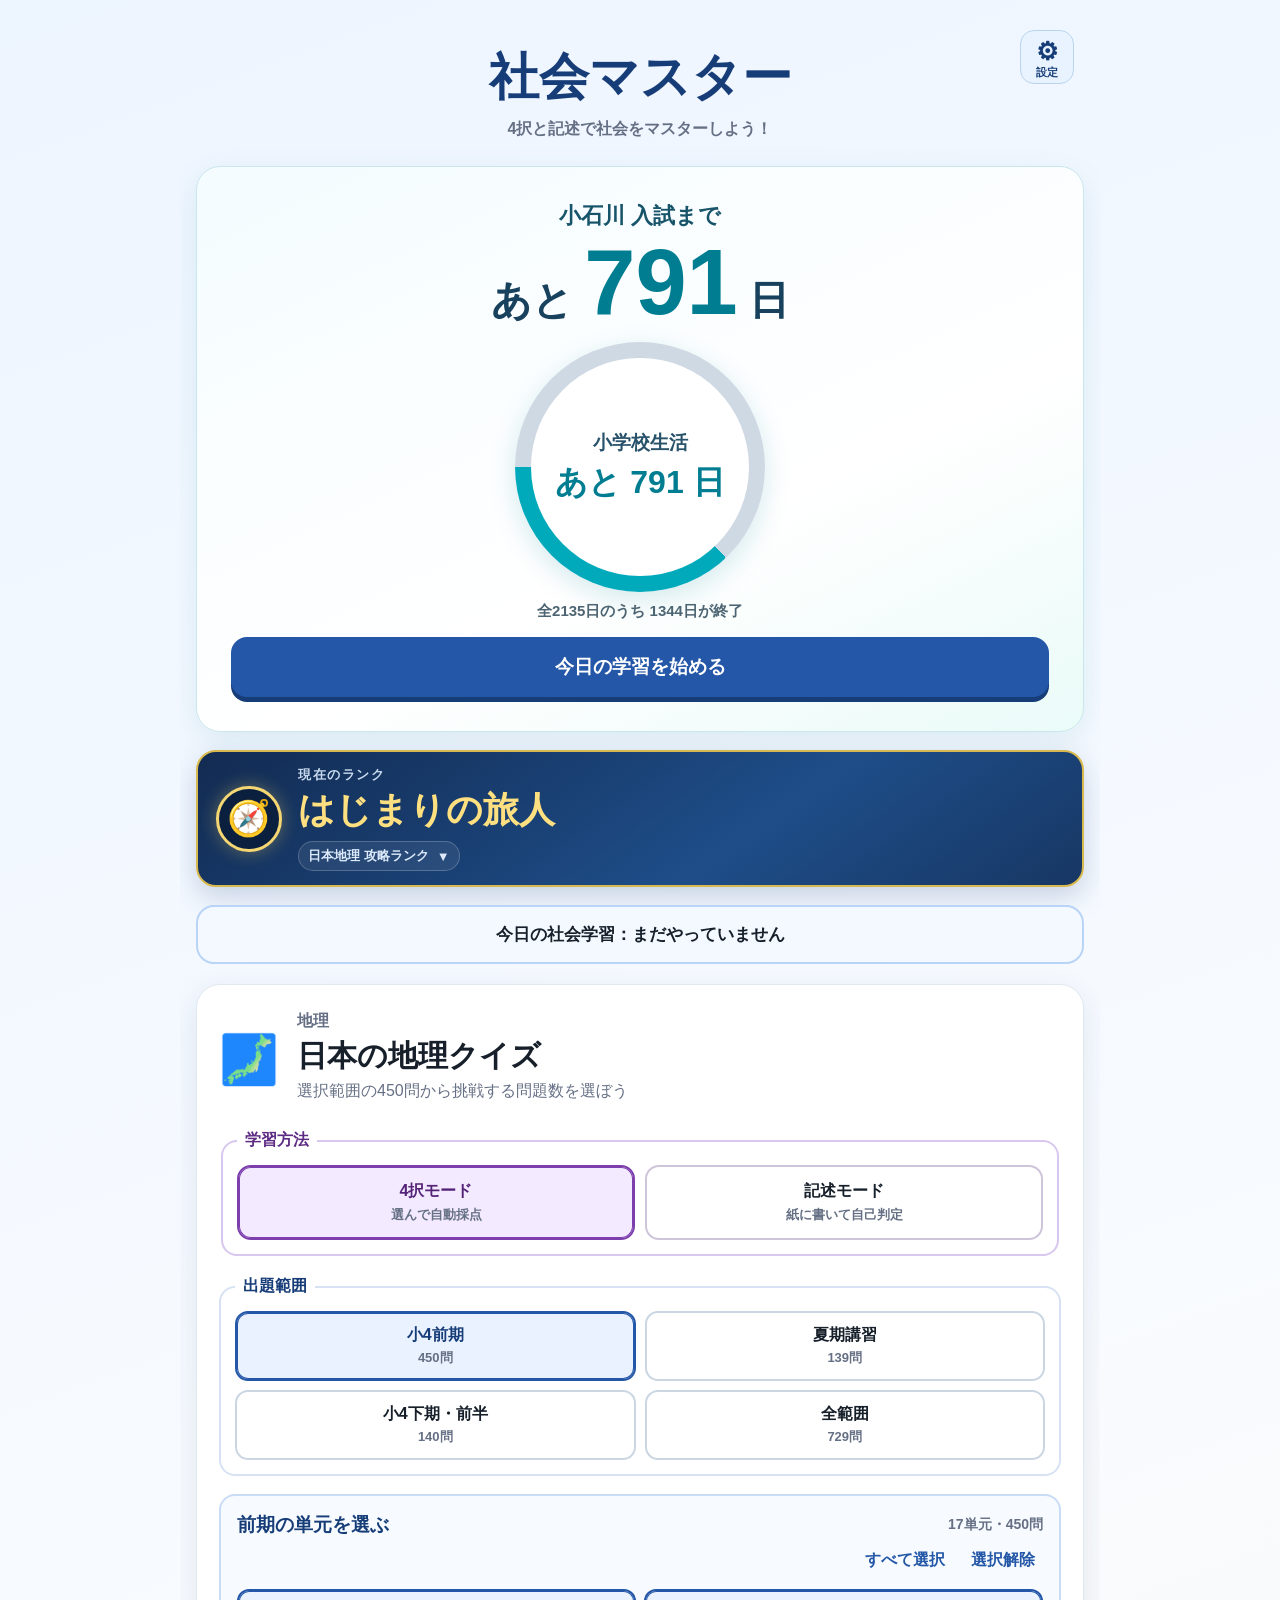
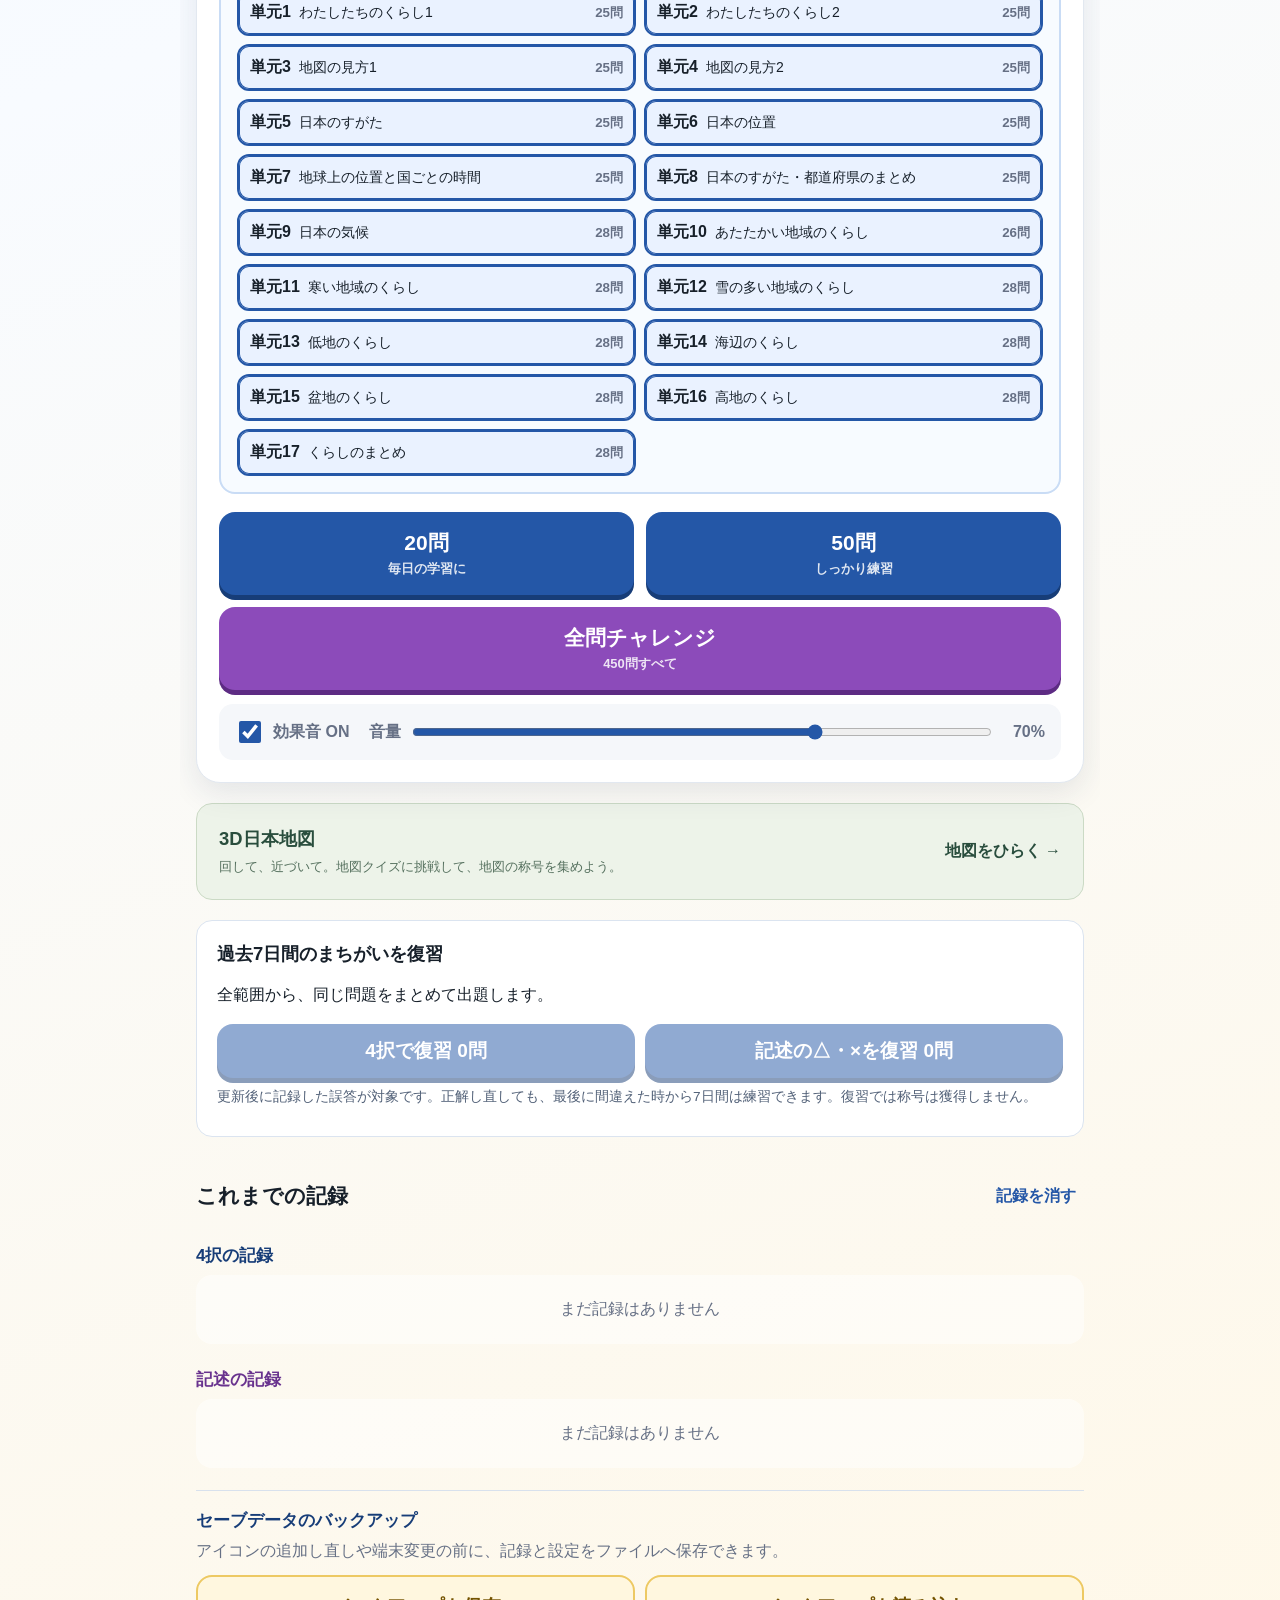
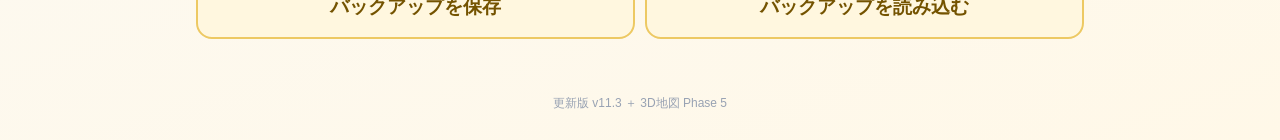
==== index.html @ 0e0abbb2 "Align school countdown with entrance exam" ====
<!doctype html>
<html lang="ja">
<head>
  <meta charset="utf-8">
  <meta name="viewport" content="width=device-width,initial-scale=1,viewport-fit=cover">
  <title>社会マスター</title>
  <link rel="manifest" href="./manifest.webmanifest">
  <link rel="stylesheet" href="./styles.css?v=20260926-v11-3">
  <link rel="stylesheet" href="./map3d/entry.css">
  <link rel="stylesheet" href="./map3d/question-links.css">
  <meta name="theme-color" content="#2457a7">
  <meta name="apple-mobile-web-app-capable" content="yes">
  <meta name="apple-mobile-web-app-status-bar-style" content="default">
  <meta name="apple-mobile-web-app-title" content="社会マスター">
  <link rel="apple-touch-icon" href="./apple-touch-icon.png?v=20260920-v11-2">
</head>
<body>
  <main class="app-shell">
    <section id="home-screen" class="screen">
      <header class="hero"><button id="open-settings-button" class="settings-button" type="button" aria-label="設定を開く">⚙<span>設定</span></button><h1>社会マスター</h1><p>4択と記述で社会をマスターしよう！</p></header>
      <section class="countdown-card" aria-label="受験と小学校生活のカウントダウン">
        <p class="countdown-exam-label">小石川 入試まで</p>
        <p class="countdown-exam-value">あと <strong id="exam-days">--</strong> 日</p>
        <div class="countdown-ring" id="school-days-ring" role="img" aria-label="小学校生活の残り期間">
          <div class="countdown-ring-core"><span>小学校生活</span><strong>あと <span id="school-days">--</span> 日</strong></div>
        </div>
        <p class="countdown-progress" id="school-days-progress">入学年度を設定してください</p>
        <button id="start-today-button" class="primary countdown-start" type="button">今日の学習を始める</button>
      </section>
      <section class="rank-card" aria-labelledby="rank-heading">
        <div class="rank-emblem" id="rank-emblem" aria-hidden="true">🧭</div>
        <div class="rank-main"><p id="rank-heading">現在のランク</p><h2 id="current-rank">はじまりの旅人</h2><button id="rank-toggle" class="rank-toggle" type="button" aria-expanded="false" aria-controls="rank-details"><span id="rank-progress">日本地理 攻略ランク</span><span id="rank-toggle-icon" aria-hidden="true">▼</span></button></div>
        <div id="rank-details" class="rank-details hidden">
          <div class="mastery-counts"><span id="choice-mastery-count">前期4択 0／17</span><span id="written-mastery-count">前期記述 0／17</span><span id="summer-choice-mastery-count">夏期4択 0／7</span><span id="summer-written-mastery-count">夏期記述 0／7</span></div>
          <div class="rank-next" id="next-rank"></div>
          <h3 class="mastery-grid-heading">前期17単元</h3>
          <div class="unit-mastery-grid" id="unit-mastery-grid" aria-label="17単元の攻略状況"></div>
          <h3 class="mastery-grid-heading summer-heading">夏期講習7地域</h3>
          <div class="summer-mastery-grid" id="summer-mastery-grid" aria-label="夏期講習7地域の攻略状況"></div>
          <h3 class="mastery-grid-heading">下期前半7単元</h3>
          <p id="second-mastery-count"></p>
          <div class="unit-mastery-grid" id="second-mastery-grid" aria-label="下期前半7単元の攻略状況"></div>
          <p class="scope-note">下期は独立した攻略称号です。これまでのランク・称号の獲得条件は変わりません。</p>
          <div class="unit-mastery-detail" id="unit-mastery-detail">単元マークを押すと最高記録と称号を確認できます。</div>
          <div class="parent-review-row"><span id="parent-review-summary">親の承認待ち 0件</span><button id="parent-review-button" type="button">親の確認・承認</button></div>
          <div class="recent-title" id="recent-title"></div>
        </div>
      </section>
      <div class="today-card" id="today-status"></div>
      <div class="mode-grid">
        <article class="mode-card geography-card">
          <div class="mode-icon" aria-hidden="true">🗾</div>
          <div><p class="mode-label">地理</p><h2>日本の地理クイズ</h2><p>選択範囲の<span id="question-total">450</span>問から挑戦する問題数を選ぼう</p></div>
          <fieldset class="quiz-type-selector">
            <legend>学習方法</legend>
            <div class="quiz-type-options">
              <button type="button" class="quiz-type-button selected" data-quiz-type="choice" aria-pressed="true"><strong>4択モード</strong><span>選んで自動採点</span></button>
              <button type="button" class="quiz-type-button" data-quiz-type="written" aria-pressed="false"><strong>記述モード</strong><span>紙に書いて自己判定</span></button>
            </div>
          </fieldset>
          <fieldset class="scope-selector">
            <legend>出題範囲</legend>
            <div class="scope-options">
              <button type="button" class="scope-button selected" data-scope="first" aria-pressed="true"><strong>小4前期</strong><span data-scope-count="first">450問</span></button>
              <button type="button" class="scope-button" data-scope="summer" aria-pressed="false"><strong>夏期講習</strong><span data-scope-count="summer">139問</span></button>
              <button type="button" class="scope-button" data-scope="second" aria-pressed="false"><strong>小4下期・前半</strong><span data-scope-count="second">140問</span></button>
              <button type="button" class="scope-button" data-scope="all" aria-pressed="false"><strong>全範囲</strong><span data-scope-count="all">729問</span></button>
            </div>
          </fieldset>
          <section id="unit-selector" class="unit-selector">
            <div class="unit-heading"><h3>前期の単元を選ぶ</h3><span id="unit-selection-summary"></span></div>
            <div class="unit-actions"><button type="button" id="select-all-units" class="text-button">すべて選択</button><button type="button" id="clear-units" class="text-button">選択解除</button></div>
            <div id="unit-options" class="unit-options" aria-label="出題する単元"></div>
          </section>
          <section id="second-unit-selector" class="unit-selector hidden">
            <div class="unit-heading"><h3>下期前半の単元を選ぶ</h3><span id="second-unit-selection-summary"></span></div>
            <p class="scope-note">日本の農業1〜6・農業のまとめ。統計は教材に掲載された年の値です。</p>
            <p class="scope-note">称号は「単元を1つ選択 → 全問チャレンジ」で挑戦できます。通常の20問では称号判定をしません。</p>
            <div class="unit-actions"><button type="button" id="select-all-second-units" class="text-button">すべて選択</button><button type="button" id="clear-second-units" class="text-button">選択解除</button></div>
            <div id="second-unit-options" class="unit-options" aria-label="出題する下期の単元"></div>
          </section>
          <section id="summer-region-selector" class="unit-selector hidden">
            <div class="unit-heading"><h3>夏期講習の地域を選ぶ</h3><span id="summer-region-selection-summary"></span></div>
            <div class="unit-actions"><button type="button" id="select-all-summer-regions" class="text-button">すべて選択</button><button type="button" id="clear-summer-regions" class="text-button">選択解除</button></div>
            <div id="summer-region-options" class="unit-options summer-region-options" aria-label="出題する夏期講習の地域"></div>
          </section>
          <div id="choice-challenge-options" class="challenge-options" aria-label="4択で挑戦する問題数">
            <button class="challenge-button primary" data-question-count="20"><strong>20問</strong><span>毎日の学習に</span></button>
            <button class="challenge-button primary" data-question-count="50"><strong>50問</strong><span>しっかり練習</span></button>
            <button class="challenge-button primary full-challenge" data-question-count="all"><strong>全問チャレンジ</strong><span id="all-question-label">450問すべて</span></button>
          </div>
          <div id="written-challenge-options" class="challenge-options hidden" aria-label="記述で挑戦する問題数">
            <button class="challenge-button primary written-start" data-written-count="10"><strong>10問</strong><span>短時間で記述練習</span></button>
            <button class="challenge-button primary written-start" data-written-count="20"><strong>20問</strong><span>しっかり記述練習</span></button>
            <button class="challenge-button primary full-challenge written-start" data-written-count="all"><strong>全問チャレンジ</strong><span id="written-all-question-label">450問すべて</span></button>
          </div>
          <div class="sound-settings">
            <label class="sound-toggle"><input id="sound-enabled" type="checkbox" checked><span>効果音 ON</span></label>
            <label class="volume-control"><span>音量</span><input id="sound-volume" type="range" min="0" max="100" value="70" step="5"><output id="sound-volume-value">70%</output></label>
          </div>
        </article>
      </div>
      <div id="map-quiz-home" class="map-quiz-home" aria-live="polite"></div>
      <a class="map3d-entry" href="./map3d/index.html"><span><strong>3D日本地図</strong><small>回して、近づいて。地図クイズに挑戦して、地図の称号を集めよう。</small></span><span class="map3d-open">地図をひらく →</span></a>
      <section class="weekly-review-panel" aria-labelledby="weekly-heading">
        <h2 id="weekly-heading">過去7日間のまちがいを復習</h2>
        <p>全範囲から、同じ問題をまとめて出題します。</p>
        <div class="weekly-review-actions">
          <button id="weekly-choice-button" class="primary" type="button" disabled>4択で復習 <span id="weekly-choice-count">0問</span></button>
          <button id="weekly-written-button" class="primary" type="button" disabled>記述の△・×を復習 <span id="weekly-written-count">0問</span></button>
        </div>
        <p class="scope-note">更新後に記録した誤答が対象です。正解し直しても、最後に間違えた時から7日間は練習できます。復習では称号は獲得しません。</p>
      </section>
      <section class="history-section">
        <div class="section-heading"><h2>これまでの記録</h2><button id="clear-history-button" class="text-button">記録を消す</button></div>
        <h3 class="history-subheading">4択の記録</h3><div id="history-list" class="history-list"></div>
        <h3 class="history-subheading written-heading">記述の記録</h3><div id="written-history-list" class="history-list"></div>
        <div class="backup-panel">
          <h3>セーブデータのバックアップ</h3>
          <p>アイコンの追加し直しや端末変更の前に、記録と設定をファイルへ保存できます。</p>
          <div class="backup-actions">
            <button id="export-save-button" type="button" class="secondary">バックアップを保存</button>
            <button id="import-save-button" type="button" class="secondary">バックアップを読み込む</button>
            <input id="import-save-file" class="visually-hidden" type="file" accept="application/json,.json">
          </div>
          <p id="backup-status" class="backup-status" role="status" aria-live="polite"></p>
        </div>
      </section>
      <p class="app-version">更新版 v11.3 ＋ 3D地図 Phase 5</p>
    </section>
    <section id="quiz-screen" class="screen hidden" aria-live="polite">
      <div class="quiz-card">
        <div class="quiz-meta"><button id="quit-button" class="back-button" aria-label="クイズをやめてTOPへ戻る">← TOP</button><span id="region" class="tag"></span><span id="progress"></span></div>
        <div class="progress-track"><div id="progress-bar" class="progress-bar"></div></div>
        <h1 id="question" class="question"></h1><div id="choices" class="choices"></div>
        <div id="written-panel" class="written-panel hidden"><p id="written-instruction">紙やノートに答えを書いてから、答えを見てください。</p><button id="reveal-answer-button" class="primary">答えを見る</button><div id="written-answer" class="written-answer hidden"></div><div id="self-grade-buttons" class="self-grade-buttons hidden"><button data-self-grade="correct" class="grade-button grade-correct"><strong>○</strong><span>漢字まで正しい</span></button><button data-self-grade="partial" class="grade-button grade-partial"><strong>△</strong><span>漢字・表記ミス</span></button><button data-self-grade="wrong" class="grade-button grade-wrong"><strong>×</strong><span>思い出せなかった</span></button></div></div>
        <div id="feedback" class="feedback hidden"></div>
        <section id="map-linked-actions" aria-label="関連する地図練習" hidden></section>
        <button id="next-button" class="primary hidden">次の問題</button>
      </div>
    </section>
    <section id="result-screen" class="screen hidden">
      <div class="result-card">
        <p class="eyebrow">結果発表</p><h1 id="result-title"></h1><div class="score-ring"><strong id="result-score"></strong><span id="result-rate"></span></div><div id="written-result-summary" class="written-result-summary hidden"></div><p id="result-time" class="result-time"></p>
        <div id="achievement-banner" class="achievement-banner hidden"></div>
        <div id="wrong-section" class="wrong-section"></div><button id="review-button" class="secondary hidden"></button><button id="home-button" class="primary">TOPへ戻る</button>
      </div>
    </section>
    <section id="parent-panel" class="parent-panel hidden" aria-labelledby="parent-panel-title">
      <div class="parent-panel-card">
        <div class="parent-panel-heading"><h2 id="parent-panel-title">親の確認・承認</h2><button id="close-parent-panel" type="button" aria-label="閉じる">×</button></div>
        <p>記述の全問○を確認して、承認・却下・取消できます。</p>
        <p id="parent-panel-status" class="parent-panel-status" role="status"></p>
        <div id="parent-review-list" class="parent-review-list"></div>
        <button id="change-parent-pin" type="button" class="secondary">暗証番号を変更</button>
      </div>
    </section>
    <section id="settings-panel" class="parent-panel hidden" aria-labelledby="settings-panel-title">
      <div class="parent-panel-card settings-panel-card">
        <div class="parent-panel-heading"><h2 id="settings-panel-title">⚙ 設定</h2><button id="close-settings-button" type="button" aria-label="閉じる">×</button></div>
        <section class="settings-section">
          <h3>カウントダウンの日付</h3>
          <p class="setting-help">小学校生活は入学年度の4月1日から小石川の試験日までで計算します。試験当日は残り0日です。</p>
          <form id="countdown-settings-form" class="countdown-settings-form">
            <label>小石川の試験日 <input id="exam-date-input" type="date" required></label>
            <label>小学校の入学年度 <input id="enrollment-year-input" type="number" min="1900" max="2100" step="1" inputmode="numeric" required></label>
            <button type="submit" class="primary">日付を保存</button>
          </form>
          <p id="countdown-settings-status" class="parent-panel-status" role="status" aria-live="polite"></p>
        </section>
        <section class="settings-section">
          <h3>親用4桁暗証番号</h3>
          <p id="parent-pin-status" class="setting-status">未設定</p>
          <p class="setting-help">記述問題の全問○を承認・却下・取り消すために使います。</p>
          <div class="settings-actions"><button id="set-parent-pin" type="button" class="primary">暗証番号を設定する</button><button id="settings-parent-review" type="button" class="secondary">記述の承認管理</button></div>
          <p id="settings-status" class="parent-panel-status" role="status" aria-live="polite"></p>
        </section>
        <section class="settings-section backup-panel">
          <h3>セーブデータのバックアップ</h3>
          <p>端末変更やホーム画面アイコンの追加し直しの前に、記録・設定・称号を保存できます。</p>
          <div class="backup-actions"><button id="settings-export-save-button" type="button" class="secondary">バックアップを保存</button><button id="settings-import-save-button" type="button" class="secondary">バックアップを読み込む</button></div><p id="settings-backup-status" class="backup-status" role="status" aria-live="polite"></p>
        </section>
      </div>
    </section>
  </main>
  <dialog id="map-learning-dialog" aria-labelledby="map-learning-title"><header class="map-learning-header"><h2 id="map-learning-title">地図で場所を探す</h2><button id="map-learning-close" type="button">元の問題へ戻る</button></header><p id="map-learning-status" role="status"></p><iframe id="map-learning-frame" title="関連する場所の3D地図練習" hidden></iframe></dialog>
  <script src="./questions.js?v=20260920-v11-2"></script><script src="./lower-questions.js?v=20260920-v11-2"></script><script src="./weekly-review.js?v=20260920-v11-2"></script><script src="./countdown.js?v=20260926-v11-3-r1"></script><script src="./app.js?v=20260926-v11-3-r1"></script>
  <script>if("serviceWorker" in navigator){let reloading=false;navigator.serviceWorker.addEventListener("controllerchange",()=>{if(reloading)return;reloading=true;location.reload()});window.addEventListener("load",()=>navigator.serviceWorker.register("./sw.js",{updateViaCache:"none"}).then(registration=>registration.update()).catch(console.error))}</script>
<script type="module" src="./map3d/quiz-home.mjs"></script>
<script type="module" src="./map3d/question-links.mjs"></script>
</body>
</html>
---- styles.css ----
:root {
  color-scheme: light;
  --blue: #2457a7;
  --blue-dark: #173d78;
  --paper: #fff;
  --ink: #17202a;
  --muted: #667085;
  --line: #d8e0ea;
  --green: #198754;
  --red: #c83b3b;
}
* {
  box-sizing: border-box;
}
body {
  margin: 0;
  min-width: 0;
  background: linear-gradient(160deg, #edf5ff, #f8fbff 45%, #fff8e8);
  color: var(--ink);
  font-family:
    -apple-system, BlinkMacSystemFont, "Segoe UI", "Noto Sans JP", sans-serif;
}
.app-shell {
  width: min(920px, 100%);
  min-height: 100vh;
  margin: auto;
  padding: max(20px, env(safe-area-inset-top))
    max(16px, env(safe-area-inset-right)) max(28px, env(safe-area-inset-bottom))
    max(16px, env(safe-area-inset-left));
  overflow-x: hidden;
}
.screen {
  width: 100%;
}
.hidden {
  display: none !important;
}
.hero {
  text-align: center;
  padding: 22px 8px 16px;
}
.hero h1 {
  margin: 2px 0;
  font-size: clamp(30px, 7vw, 50px);
  color: var(--blue-dark);
}
.hero p {
  margin: 8px 0;
  color: var(--muted);
  font-weight: 700;
}
.countdown-card {
  display: grid;
  justify-items: center;
  gap: 10px;
  margin: 2px 0 18px;
  padding: clamp(20px, 5vw, 34px);
  border: 1px solid #c9e7ec;
  border-radius: 24px;
  background: linear-gradient(155deg, #f4fcff, #fff 62%, #eafbf8);
  box-shadow: 0 10px 30px #17788d1a;
  text-align: center;
}
.countdown-exam-label { margin: 0; color: #17546a; font-size: clamp(17px, 3vw, 22px); font-weight: 900; }
.countdown-exam-value { margin: -5px 0 4px; color: #17415c; font-size: clamp(25px, 5vw, 40px); font-weight: 900; }
.countdown-exam-value strong { color: #007d91; font-size: clamp(55px, 12vw, 92px); font-variant-numeric: tabular-nums; line-height: 1; }
.countdown-ring {
  --elapsed-percent: 0%;
  display: grid;
  place-items: center;
  width: min(250px, 68vw);
  aspect-ratio: 1;
  border-radius: 50%;
  background: conic-gradient(from -90deg, #cfd9e3 0 var(--elapsed-percent), #00aabb var(--elapsed-percent) 100%);
  box-shadow: 0 8px 26px #0c82992b;
}
.countdown-ring-core {
  display: grid;
  align-content: center;
  gap: 5px;
  width: calc(100% - 32px);
  aspect-ratio: 1;
  border-radius: 50%;
  background: #fff;
  color: #28526a;
  font-size: clamp(15px, 3vw, 19px);
  font-weight: 800;
}
.countdown-ring-core strong { color: #007d91; font-size: clamp(22px, 5vw, 32px); font-variant-numeric: tabular-nums; }
.countdown-progress { margin: 0; color: #4d6472; font-size: 15px; font-weight: 800; }
.countdown-start { width: min(100%, 360px); min-height: 54px; margin-top: 6px; font-size: 17px; }
.countdown-settings-form { display: grid; gap: 12px; }
.countdown-settings-form label { display: grid; gap: 5px; color: #344b5d; font-weight: 800; }
.countdown-settings-form input { width: 100%; min-height: 44px; padding: 8px 10px; border: 1px solid #afc4d4; border-radius: 9px; background: #fff; color: var(--ink); font: inherit; }
.countdown-settings-form button { min-height: 46px; }
.rank-card { display: grid; grid-template-columns: auto 1fr; gap: 8px 16px; align-items: center; margin: 4px 0 18px; padding: 14px 18px; overflow: hidden; border: 2px solid #d8b950; border-radius: 20px; background: linear-gradient(145deg,#122b52,#1e4d88 62%,#173764); color: #fff; box-shadow: 0 10px 28px #173d7835; }
.hero { position: relative; }
.settings-button { position: absolute; top: 10px; right: 10px; display: grid; place-items: center; min-width: 54px; min-height: 54px; padding: 5px 8px; border: 1px solid #b9d4ee; border-radius: 14px; background: #e8f3ff; color: #173d78; font-size: 25px; font-weight: 900; }
.settings-button span { display: block; font-size: 11px; line-height: 1; }
.rank-emblem { display: grid; place-items: center; width: 66px; height: 66px; border: 3px solid #f4d673; border-radius: 50%; background: #0b203f; font-size: 35px; box-shadow: 0 0 18px #ffd85a55; }
.rank-main p { margin: 0; color: #c9dbef; font-size: 13px; font-weight: 900; letter-spacing: .12em; }
.rank-main h2 { margin: 2px 0; color: #ffe080; font-size: clamp(24px,5vw,36px); }
.rank-toggle { display: inline-flex; align-items: center; gap: 8px; margin-top: 4px; padding: 5px 9px; border: 1px solid #ffffff35; border-radius: 999px; background: #ffffff12; color: #dceafa; font-size: 13px; font-weight: 900; }
.rank-toggle:hover { background: #ffffff20; }
.rank-toggle span { letter-spacing: 0; }
.rank-details { grid-column: 1/-1; display: grid; gap: 8px; padding-top: 8px; border-top: 1px solid #ffffff25; }
.mastery-counts { display: grid; gap: 5px; justify-items: end; font-weight: 900; }
.mastery-counts span { padding: 6px 10px; border-radius: 999px; background: #ffffff18; white-space: nowrap; }
.rank-next { grid-column: 1/-1; padding: 9px 12px; border-radius: 11px; background: #ffffff12; color: #e5eef8; text-align: center; font-weight: 800; }
.mastery-grid-heading { grid-column: 1/-1; margin: 3px 0 -2px; color: #d9e7f7; font-size: 14px; }
.mastery-grid-heading.summer-heading { margin-top: 5px; }
.unit-mastery-grid { grid-column: 1/-1; display: grid; grid-template-columns: repeat(17,minmax(28px,1fr)); gap: 5px; }
.summer-mastery-grid { grid-column: 1/-1; display: grid; grid-template-columns: repeat(7,minmax(50px,1fr)); gap: 6px; }
.summer-mastery-grid .mastery-unit { aspect-ratio: auto; min-height: 40px; padding: 5px 3px; font-size: 11px; }
.summer-mastery-grid .summer-overall-icon { display: grid; grid-template-columns: auto 1fr; gap: 3px; align-items: center; border-width: 2px; border-color: #d5a900; background: #fff8d7; color: #705300; }
.summer-mastery-grid .summer-overall-icon span { font-size: 18px; }
.summer-mastery-grid .summer-overall-icon.choice-mastered { background: linear-gradient(145deg,#ffe684,#f4bd32); color: #583b00; box-shadow: 0 0 14px #ffd45a88; }
.summer-mastery-grid .summer-overall-icon.full-mastered { background: linear-gradient(145deg,#e7ddff,#a987ff); color: #32156e; box-shadow: 0 0 16px #a987ffaa; }
.mastery-unit { aspect-ratio: 1; min-width: 0; border: 1px solid #ffffff33; border-radius: 8px; background: #ffffff16; color: #aebfd2; font-size: 13px; font-weight: 900; }
.mastery-unit.choice-mastered { border-color: #ffde69; background: linear-gradient(#f7d66d,#9a6f13); color: #261a00; }
.mastery-unit.full-mastered { border-color: #79dfff; background: linear-gradient(145deg,#ffd95e,#2679bc); color: #fff; box-shadow: 0 0 9px #45cfffaa; }
.unit-mastery-detail { grid-column: 1/-1; min-height: 2.8em; padding: 10px 12px; border-radius: 11px; background: #081b3475; color: #eaf3ff; font-size: 14px; line-height: 1.55; text-align: center; }
.recent-title { grid-column: 1/-1; color: #ffe596; font-weight: 900; text-align: center; }
.parent-review-row { grid-column: 1/-1; display: flex; align-items: center; justify-content: space-between; gap: 10px; padding: 10px 12px; border-radius: 11px; background: #ffffff12; font-weight: 900; }
.parent-review-row button { padding: 8px 12px; border: 1px solid #ffe183; border-radius: 10px; background: #fff2b8; color: #5f4200; font-weight: 900; }
.mastery-unit.pending-approval { border-color: #ffb24d; box-shadow: 0 0 0 2px #ff9f2f88 inset; }
.parent-panel { position: fixed; z-index: 50; inset: 0; display: grid; place-items: center; padding: 18px; background: #071427b8; }
.parent-panel-card { width: min(620px,100%); max-height: 88vh; overflow-y: auto; padding: 22px; border-radius: 22px; background: #fff; box-shadow: 0 18px 60px #0005; }
.parent-panel-heading { display: flex; align-items: center; justify-content: space-between; gap: 12px; }
.parent-panel-heading h2 { margin: 0; color: var(--blue-dark); }
.parent-panel-heading button { width: 42px; height: 42px; border: 0; border-radius: 50%; background: #eef2f7; color: #344054; font-size: 25px; }
.parent-panel-status { min-height: 1.5em; color: #17653a; font-weight: 900; }
.settings-panel-card { width: min(560px,100%); }
.settings-section { padding: 16px 0; }
.settings-section + .settings-section { border-top: 1px solid #d8e1ed; }
.settings-section h3 { margin: 0 0 7px; color: var(--blue-dark); }
.setting-status { display: inline-block; margin: 2px 0 8px; padding: 6px 10px; border-radius: 999px; background: #fff0d3; color: #835400; font-weight: 900; }
.setting-status.configured { background: #e5f7ec; color: #17653a; }
.setting-help { margin: 0 0 14px; color: var(--muted); line-height: 1.6; }
.settings-actions { display: flex; flex-wrap: wrap; gap: 10px; }
.settings-actions button { flex: 1 1 190px; margin: 0; }
.parent-review-list { display: grid; gap: 10px; margin: 14px 0; }
.parent-review-item { padding: 14px; border: 1px solid var(--line); border-radius: 14px; background: #f8fafc; }
.parent-review-item strong { display: block; margin-bottom: 8px; }
.parent-review-actions { display: flex; flex-wrap: wrap; gap: 8px; }
.parent-review-actions button { flex: 1 1 100px; padding: 9px; border: 1px solid #b9c5d3; border-radius: 10px; background: #fff; font-weight: 900; }
.parent-review-actions .approve { border-color: #69b78a; background: #eaf8f0; color: #126b3b; }
.parent-review-actions .reject, .parent-review-actions .revoke { border-color: #e29a9a; background: #fff0f0; color: #9f2828; }
.eyebrow {
  margin: 0;
  color: var(--blue);
  font-weight: 900;
  letter-spacing: 0.12em;
}
.today-card {
  margin: 14px 0 20px;
  padding: 16px 20px;
  border: 2px solid #b9d4f6;
  border-radius: 18px;
  background: #f4f9ff;
  font-size: 17px;
  font-weight: 800;
  text-align: center;
}
.today-card.done {
  border-color: #9ddbb7;
  background: #effbf4;
  color: #126c3d;
}
.mode-grid {
  display: grid;
  gap: 16px;
}
.mode-card {
  display: grid;
  grid-template-columns: auto 1fr;
  gap: 6px 18px;
  align-items: center;
  padding: 22px;
  background: var(--paper);
  border-radius: 24px;
  box-shadow: 0 10px 30px #1d35571a;
  border: 1px solid #e2e8f0;
}
.mode-icon {
  grid-row: 1/3;
  font-size: 48px;
}
.mode-label {
  margin: 0;
  color: var(--blue);
  font-weight: 900;
}
.mode-card h2 {
  margin: 2px 0;
  font-size: clamp(22px, 4vw, 30px);
}
.mode-card p {
  margin: 4px 0;
  color: var(--muted);
}
button {
  font: inherit;
  touch-action: manipulation;
  cursor: pointer;
}
.primary,
.secondary {
  width: 100%;
  border: 0;
  border-radius: 16px;
  padding: 17px 20px;
  font-size: 19px;
  font-weight: 900;
}
.primary {
  background: var(--blue);
  color: #fff;
  box-shadow: 0 5px 0 var(--blue-dark);
}
.primary:active {
  transform: translateY(3px);
  box-shadow: 0 2px 0 var(--blue-dark);
}
.secondary {
  background: #fff7df;
  color: #745300;
  border: 2px solid #edc963;
}
.challenge-options {
  grid-column: 1/-1;
  display: grid;
  grid-template-columns: repeat(2, minmax(0, 1fr));
  gap: 12px;
  margin-top: 12px;
}
.scope-selector {
  grid-column: 1/-1;
  min-width: 0;
  margin: 14px 0 0;
  padding: 14px;
  border: 2px solid #d7e3f4;
  border-radius: 16px;
}
.quiz-type-selector {
  grid-column: 1/-1;
  margin-top: 12px;
  padding: 14px;
  border: 2px solid #d8c7ee;
  border-radius: 16px;
}
.quiz-type-selector legend { padding: 0 8px; color: #5d2b83; font-weight: 900; }
.quiz-type-options { display: grid; grid-template-columns: repeat(2,minmax(0,1fr)); gap: 10px; }
.quiz-type-button { display: grid; gap: 4px; padding: 14px; border: 2px solid #cfc5da; border-radius: 14px; background: #fff; color: var(--ink); }
.quiz-type-button span { color: var(--muted); font-size: 13px; font-weight: 700; }
.quiz-type-button.selected { border-color: #7c3fad; background: #f3eaff; color: #542377; box-shadow: inset 0 0 0 1px #7c3fad; }
.scope-selector legend {
  padding: 0 8px;
  color: var(--blue-dark);
  font-weight: 900;
}
.scope-options {
  display: grid;
  grid-template-columns: repeat(3, minmax(0, 1fr));
  gap: 9px;
}
.scope-button {
  display: grid;
  gap: 3px;
  min-width: 0;
  padding: 12px 8px;
  border: 2px solid #cbd6e3;
  border-radius: 13px;
  background: #fff;
  color: var(--ink);
}
.scope-button span {
  color: var(--muted);
  font-size: 13px;
  font-weight: 800;
}
.scope-button.selected {
  border-color: var(--blue);
  background: #eaf2ff;
  color: var(--blue-dark);
  box-shadow: inset 0 0 0 1px var(--blue);
}
.unit-selector {
  grid-column: 1/-1;
  margin-top: 12px;
  padding: 16px;
  border: 2px solid #c9dcf5;
  border-radius: 16px;
  background: #f7fbff;
}
.unit-heading,
.unit-actions {
  display: flex;
  align-items: center;
  justify-content: space-between;
  gap: 10px;
}
.unit-heading h3 { margin: 0; color: var(--blue-dark); }
.unit-heading span { color: var(--muted); font-size: 14px; font-weight: 800; }
.unit-actions { justify-content: flex-end; margin: 4px 0 10px; }
.unit-options { display: grid; grid-template-columns: repeat(2,minmax(0,1fr)); gap: 8px; }
.unit-button {
  display: grid;
  grid-template-columns: auto 1fr auto;
  gap: 4px 8px;
  align-items: center;
  min-width: 0;
  padding: 11px;
  border: 2px solid #cbd6e3;
  border-radius: 12px;
  background: #fff;
  color: var(--ink);
  text-align: left;
}
.unit-button span { min-width: 0; font-size: 14px; }
.unit-button small { color: var(--muted); font-weight: 800; }
.unit-button.selected { border-color: var(--blue); background: #eaf2ff; box-shadow: inset 0 0 0 1px var(--blue); }
.challenge-button:disabled { cursor: not-allowed; opacity: .42; box-shadow: none; transform: none; }
.challenge-button {
  display: grid;
  gap: 3px;
  place-items: center;
  min-width: 0;
}
.challenge-button strong {
  font-size: 21px;
}
.challenge-button span {
  font-size: 13px;
  font-weight: 700;
  opacity: 0.85;
}
.challenge-button.full-challenge {
  grid-column: 1/-1;
  background: #8c4bba;
  box-shadow: 0 5px 0 #5d2b83;
}
.challenge-button.full-challenge:active {
  box-shadow: 0 2px 0 #5d2b83;
}
.sound-settings {
  grid-column: 1/-1;
  display: grid;
  grid-template-columns: auto minmax(180px, 1fr);
  gap: 12px 20px;
  align-items: center;
  margin-top: 8px;
  padding: 14px 16px;
  border-radius: 14px;
  background: #f5f7fa;
  color: var(--muted);
  font-weight: 800;
}
.sound-toggle,
.volume-control {
  display: flex;
  align-items: center;
  gap: 9px;
}
.sound-toggle input {
  width: 22px;
  height: 22px;
  accent-color: var(--blue);
}
.volume-control input {
  min-width: 80px;
  flex: 1;
  accent-color: var(--blue);
}
.volume-control output {
  min-width: 42px;
  text-align: right;
}
.history-section {
  margin-top: 28px;
}
.section-heading {
  display: flex;
  align-items: center;
  justify-content: space-between;
  gap: 12px;
}
.section-heading h2 {
  font-size: 21px;
}
.text-button,
.back-button {
  border: 0;
  background: transparent;
  color: var(--blue);
  font-weight: 800;
  padding: 8px;
}
.history-list {
  display: grid;
  gap: 9px;
}
.history-subheading { margin: 16px 0 8px; color: var(--blue-dark); font-size: 17px; }
.backup-panel { margin-top: 22px; padding-top: 18px; border-top: 1px solid #d8e1ed; }
.backup-panel h3 { margin: 0 0 6px; color: var(--blue-dark); font-size: 17px; }
.backup-panel p { margin: 0 0 12px; color: var(--muted); line-height: 1.6; }
.backup-actions { display: flex; flex-wrap: wrap; gap: 10px; }
.backup-actions .secondary { flex: 1 1 180px; margin: 0; }
.backup-status { min-height: 1.6em; margin-top: 10px !important; color: #17653a !important; font-weight: 700; }
.backup-status.error { color: #a52525 !important; }
.visually-hidden { position: absolute !important; width: 1px !important; height: 1px !important; padding: 0 !important; margin: -1px !important; overflow: hidden !important; clip: rect(0,0,0,0) !important; white-space: nowrap !important; border: 0 !important; }
.written-heading { margin-top: 24px; color: #69338e; }
.written-panel { display: grid; gap: 14px; margin-top: 10px; text-align: center; }
.written-panel > p { margin: 0; color: var(--muted); font-weight: 800; }
.written-answer { padding: 20px; border: 3px solid #7c3fad; border-radius: 16px; background: #f7efff; color: #4d1c70; font-size: clamp(22px,5vw,32px); font-weight: 900; }
.self-grade-buttons { display: grid; grid-template-columns: repeat(3,minmax(0,1fr)); gap: 10px; }
.grade-button { display: grid; gap: 4px; min-width: 0; padding: 13px 7px; border: 2px solid; border-radius: 14px; background: #fff; }
.grade-button strong { font-size: 32px; }
.grade-button span { font-size: 12px; font-weight: 800; }
.grade-correct { border-color: var(--green); color: var(--green); background: #effbf4; }
.grade-partial { border-color: #d18a00; color: #8a5b00; background: #fff8e5; }
.grade-wrong { border-color: var(--red); color: var(--red); background: #fff0f0; }
.feedback.partial { border-color: #d18a00; background: #fff8e5; color: #704900; }
.written-result-summary { margin: 14px 0; padding: 14px; border-radius: 14px; background: #f3eaff; color: #542377; font-size: 20px; font-weight: 900; }
.achievement-banner { margin: 18px 0; padding: 20px; border: 3px solid #e3b52f; border-radius: 18px; background: linear-gradient(145deg,#fff8cf,#ffe38a); color: #5e3b00; box-shadow: 0 8px 22px #b77d2233; }
.achievement-banner p { margin: 0 0 5px; font-weight: 900; letter-spacing: .08em; }
.achievement-banner strong { display: block; margin: 4px 0 12px; font-size: clamp(23px,5vw,32px); }
.achievement-banner strong:last-child { margin-bottom: 0; }
.app-version {
  margin: 20px 0 0;
  color: #98a2b3;
  font-size: 12px;
  text-align: center;
}
.history-row {
  display: grid;
  grid-template-columns: 1fr auto auto;
  gap: 12px;
  align-items: center;
  padding: 14px 16px;
  background: #ffffffbf;
  border: 1px solid var(--line);
  border-radius: 14px;
}
.history-row strong {
  font-size: 18px;
}
.empty {
  padding: 24px;
  text-align: center;
  color: var(--muted);
  background: #ffffff80;
  border-radius: 16px;
}
.quiz-card,
.result-card {
  width: min(760px, 100%);
  margin: 4vh auto 0;
  background: var(--paper);
  border-radius: 26px;
  padding: clamp(18px, 5vw, 32px);
  box-shadow: 0 12px 38px #0002;
}
.quiz-meta {
  display: grid;
  grid-template-columns: 1fr auto auto;
  align-items: center;
  gap: 10px;
  color: var(--muted);
  font-weight: 800;
}
.tag {
  background: #eaf2ff;
  color: var(--blue-dark);
  padding: 7px 11px;
  border-radius: 999px;
}
.progress-track {
  height: 8px;
  margin: 15px 0 28px;
  background: #e8edf3;
  border-radius: 999px;
  overflow: hidden;
}
.progress-bar {
  height: 100%;
  background: linear-gradient(90deg, var(--blue), #54a3ff);
  transition: width 0.25s;
}
.question {
  min-height: 4.7em;
  margin: 12px 0 22px;
  font-size: clamp(23px, 5vw, 35px);
  line-height: 1.55;
  text-align: center;
  display: grid;
  place-items: center;
}
.choices {
  display: grid;
  grid-template-columns: repeat(2, minmax(0, 1fr));
  gap: 12px;
}
.choice {
  min-width: 0;
  min-height: 72px;
  padding: 14px 10px;
  border: 2px solid #cbd6e3;
  border-radius: 16px;
  background: #fff;
  color: var(--ink);
  font-size: clamp(16px, 3.5vw, 20px);
  font-weight: 800;
  overflow-wrap: anywhere;
}
.choice:hover {
  border-color: #7aa9e8;
  background: #f5f9ff;
}
.choice.correct {
  border-color: var(--green);
  background: #eaf8f0;
  color: #126b3b;
}
.choice.wrong {
  border-color: var(--red);
  background: #fff0f0;
  color: #9f2828;
}
.choice:disabled {
  cursor: default;
  opacity: 1;
}
.feedback {
  margin: 18px 0 6px;
  padding: 15px;
  border-radius: 14px;
  text-align: center;
  font-size: 18px;
  font-weight: 900;
}
.feedback.correct {
  background: #eaf8f0;
  color: #126b3b;
}
.feedback.wrong {
  background: #fff0f0;
  color: #9f2828;
}
.quiz-card > .primary {
  margin-top: 16px;
}
.result-card {
  text-align: center;
}
.result-card h1 {
  margin: 8px 0 18px;
  font-size: clamp(28px, 6vw, 42px);
}
.score-ring {
  width: 180px;
  height: 180px;
  margin: 0 auto 14px;
  border: 13px solid #dceaff;
  border-radius: 50%;
  display: grid;
  place-items: center;
  align-content: center;
}
.score-ring strong {
  font-size: 38px;
  color: var(--blue-dark);
}
.score-ring span {
  font-weight: 900;
  color: var(--muted);
}
.result-time {
  color: var(--muted);
  font-weight: 700;
}
.wrong-section {
  text-align: left;
  margin: 24px 0;
}
.wrong-section h2 {
  text-align: center;
}
.wrong-item {
  margin: 10px 0;
  padding: 15px;
  background: #f8fafc;
  border: 1px solid var(--line);
  border-radius: 14px;
}
.wrong-item p {
  margin: 5px 0;
}
.wrong-answer {
  color: var(--red);
}
.correct-answer {
  color: var(--green);
}
.result-card > .primary,
.result-card > .secondary {
  margin-top: 12px;
}
@media (max-width: 600px) {
  .rank-card { grid-template-columns: auto 1fr; padding: 13px 14px; }
  .rank-emblem { width: 56px; height: 56px; font-size: 29px; }
  .mastery-counts { grid-column: 1/-1; grid-template-columns: repeat(2,minmax(0,1fr)); justify-items: stretch; text-align: center; font-size: 13px; }
  .unit-mastery-grid { grid-template-columns: repeat(6,minmax(0,1fr)); }
  .summer-mastery-grid { grid-template-columns: repeat(4,minmax(0,1fr)); }
  .quiz-type-options { grid-template-columns: 1fr; }
  .self-grade-buttons { grid-template-columns: 1fr; }
  .grade-button { grid-template-columns: auto 1fr; align-items: center; text-align: left; padding: 10px 16px; }
  .unit-options { grid-template-columns: 1fr; }
  .unit-heading { align-items: flex-start; }
  .scope-options {
    grid-template-columns: 1fr;
  }
  .sound-settings {
    grid-template-columns: 1fr;
  }
  .choices {
    grid-template-columns: 1fr;
  }
  .choice {
    min-height: 61px;
  }
  .quiz-meta {
    grid-template-columns: auto 1fr auto;
  }
  .tag {
    text-align: center;
  }
  .history-row {
    grid-template-columns: 1fr auto;
  }
  .history-row .time {
    grid-column: 1/-1;
  }
  .question {
    min-height: 5.5em;
  }
  .quiz-card {
    margin-top: 0;
  }
  .mode-icon {
    font-size: 40px;
  }
}
.scope-options { grid-template-columns: repeat(2, minmax(0, 1fr)); }
.scope-note { font-size: .85rem; line-height: 1.65; color: #526178; margin: .5rem 0; }
.feedback, #written-answer { white-space: pre-line; }
#second-mastery-grid { grid-template-columns: repeat(7, minmax(0, 1fr)); }
#second-mastery-count { font-size: .9rem; margin: .4rem 0; }
.weekly-review-panel { margin: 20px 0; padding: 20px; background: #fff; border: 1px solid #dbe4f0; border-radius: 16px; }
.weekly-review-panel h2 { margin: 0 0 8px; font-size: 1.15rem; }
.weekly-review-panel p { line-height: 1.6; }
.weekly-review-actions { display: grid; grid-template-columns: repeat(auto-fit, minmax(min(100%, 220px), 1fr)); gap: 10px; }
.weekly-review-actions button { padding: 14px; min-height: 48px; }
.weekly-review-actions button:disabled { opacity: .5; cursor: not-allowed; }
@media (prefers-reduced-motion: reduce) {
  * {
    scroll-behavior: auto !important;
    transition: none !important;
  }
}
---- map3d/entry.css ----
.map3d-entry{display:flex;align-items:center;justify-content:space-between;gap:18px;margin:20px 0;padding:22px;background:#edf3e9;border:1px solid #cbdac5;border-radius:16px;color:#294d3d;text-decoration:none}.map3d-entry strong{display:block;font-size:1.15rem;margin-bottom:5px}.map3d-entry small{display:block;line-height:1.6;color:#55705e}.map3d-entry .map3d-open{font-weight:700;white-space:nowrap}.map3d-entry:hover{background:#e1ecd9}.map3d-entry:focus-visible{outline:3px solid #db922f;outline-offset:3px}@media(max-width:480px){.map3d-entry{padding:17px;gap:10px}.map3d-entry .map3d-open{font-size:13px}}

.map-quiz-home{font-size:13px;color:#325e4e;margin:14px 0}.map-quiz-home:empty{display:none}.map-quiz-home strong{display:block;margin-bottom:6px}.map-quiz-home span{display:inline-block;background:#eef1d5;border:1px solid #c9d3ab;border-radius:18px;padding:5px 9px;margin:3px;font-size:12px}
---- map3d/question-links.css ----
#map-linked-actions[hidden]{display:none}#map-linked-actions{margin:18px 0;padding:16px;background:#eff5ef;border:1px solid #cddfcf;border-radius:14px;color:#264f43}#map-linked-actions>strong{display:block;font-size:14px;margin-bottom:8px}.map-linked-row{display:flex;flex-wrap:wrap;gap:6px 14px;align-items:center;margin:8px 0}.map-linked-row button{min-height:44px;background:#fffef9;border:1px solid #9ebda7;border-radius:9px;padding:10px 14px;color:#264f43;font:inherit;font-size:14px;cursor:pointer}.map-linked-row small{font-size:12px;color:#50675b}
#map-learning-dialog{width:min(1480px,96vw);height:94dvh;max-width:96vw;max-height:96dvh;margin:auto;padding:0;border:1px solid #bacdbf;border-radius:16px;background:#f7f7f0;color:#24453b;overflow:hidden}#map-learning-dialog[open]{display:flex;flex-direction:column}#map-learning-dialog::backdrop{background:#163d33c9}.map-learning-header{display:flex;gap:12px;justify-content:space-between;align-items:center;padding:10px 18px;border-bottom:1px solid #cddbcf;background:#fffef9;flex:none}.map-learning-header h2{margin:0;font-size:17px}.map-learning-header button{min-height:44px;min-width:44px;border:1px solid #9ebda7;border-radius:9px;background:#285d4e;color:white;padding:8px 16px;font:inherit;font-size:14px;cursor:pointer}#map-learning-status{font-size:13px;margin:8px 18px}#map-learning-status:empty{display:none}#map-learning-frame{width:100%;flex:1;min-height:0;border:0}.map-learning-open{overflow:hidden}.map-learning-header button:focus-visible,.map-linked-row button:focus-visible{outline:3px solid #d88525;outline-offset:3px}@media(max-width:600px){#map-learning-dialog{width:100vw;max-width:100vw;height:100dvh;max-height:100dvh;border-radius:0}.map-learning-header{padding:8px 12px}.map-learning-header h2{font-size:14px}.map-learning-header button{padding:8px 10px;font-size:12px}}
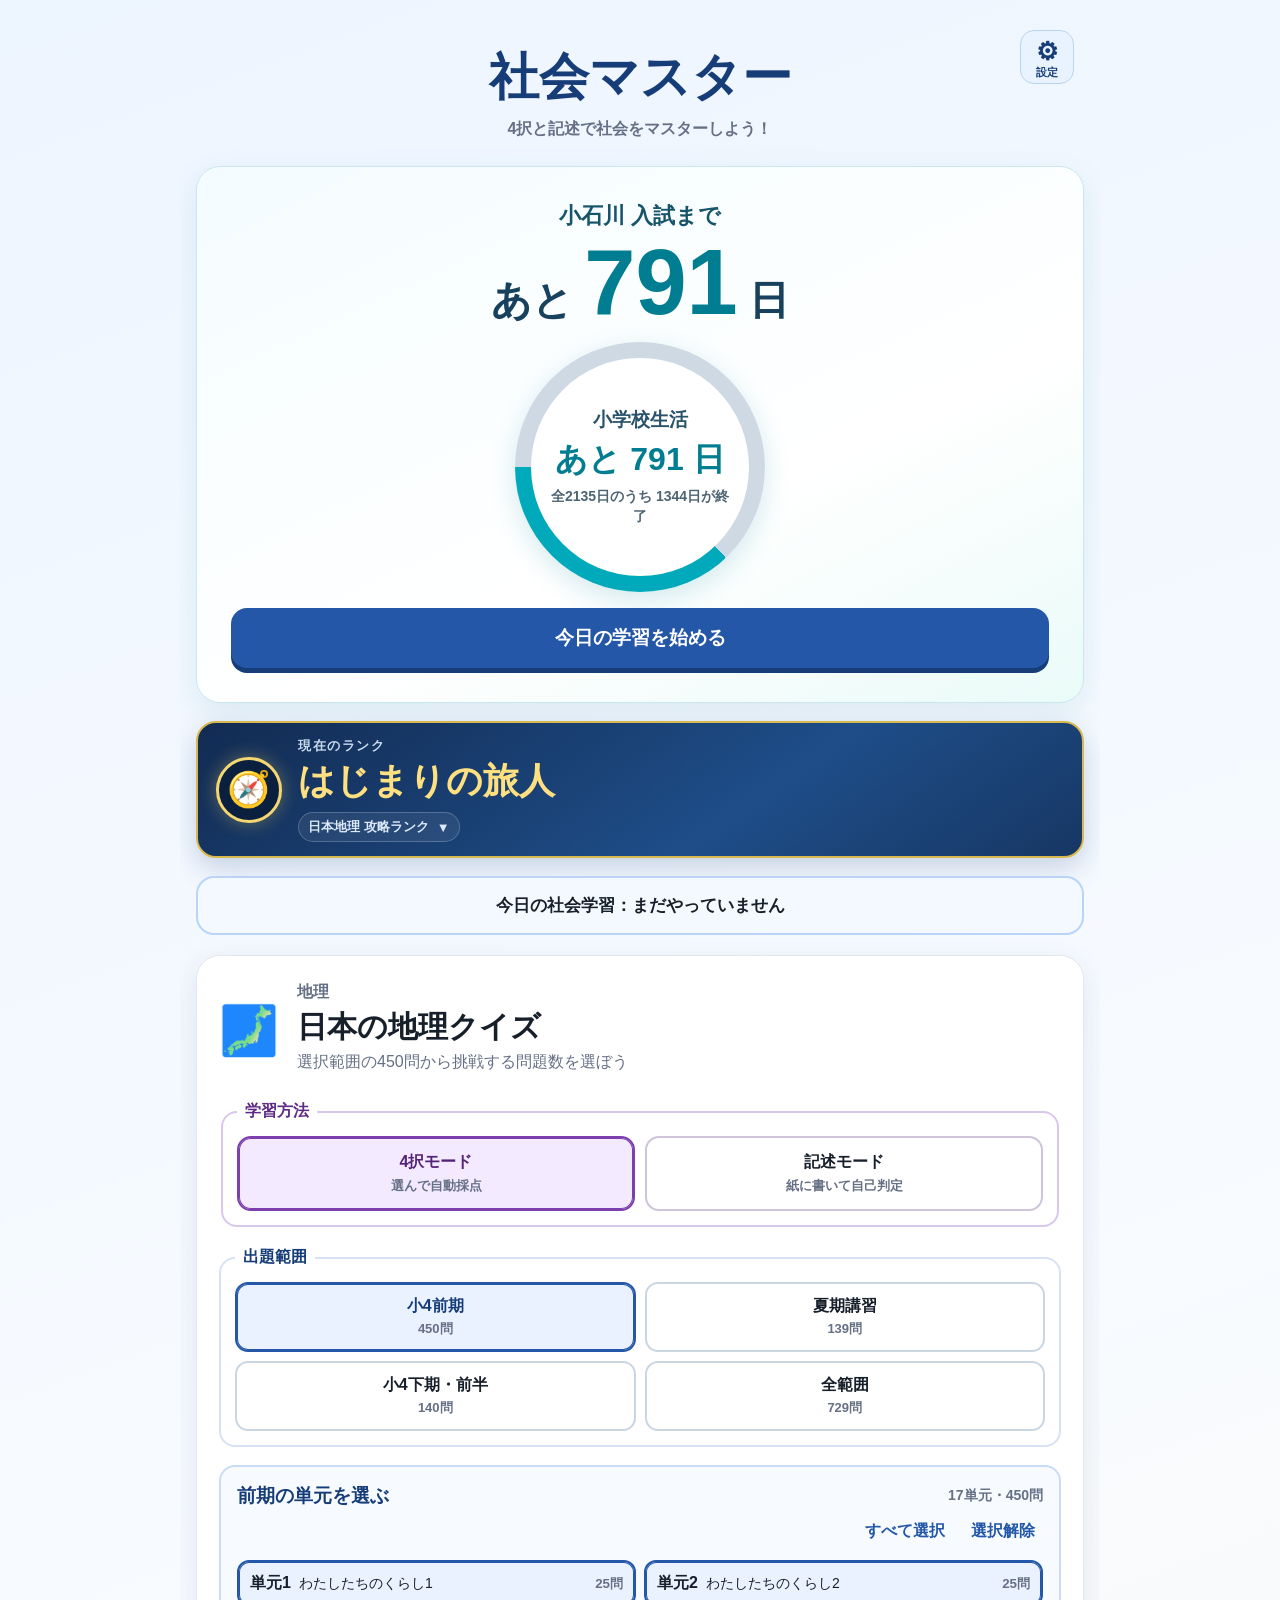
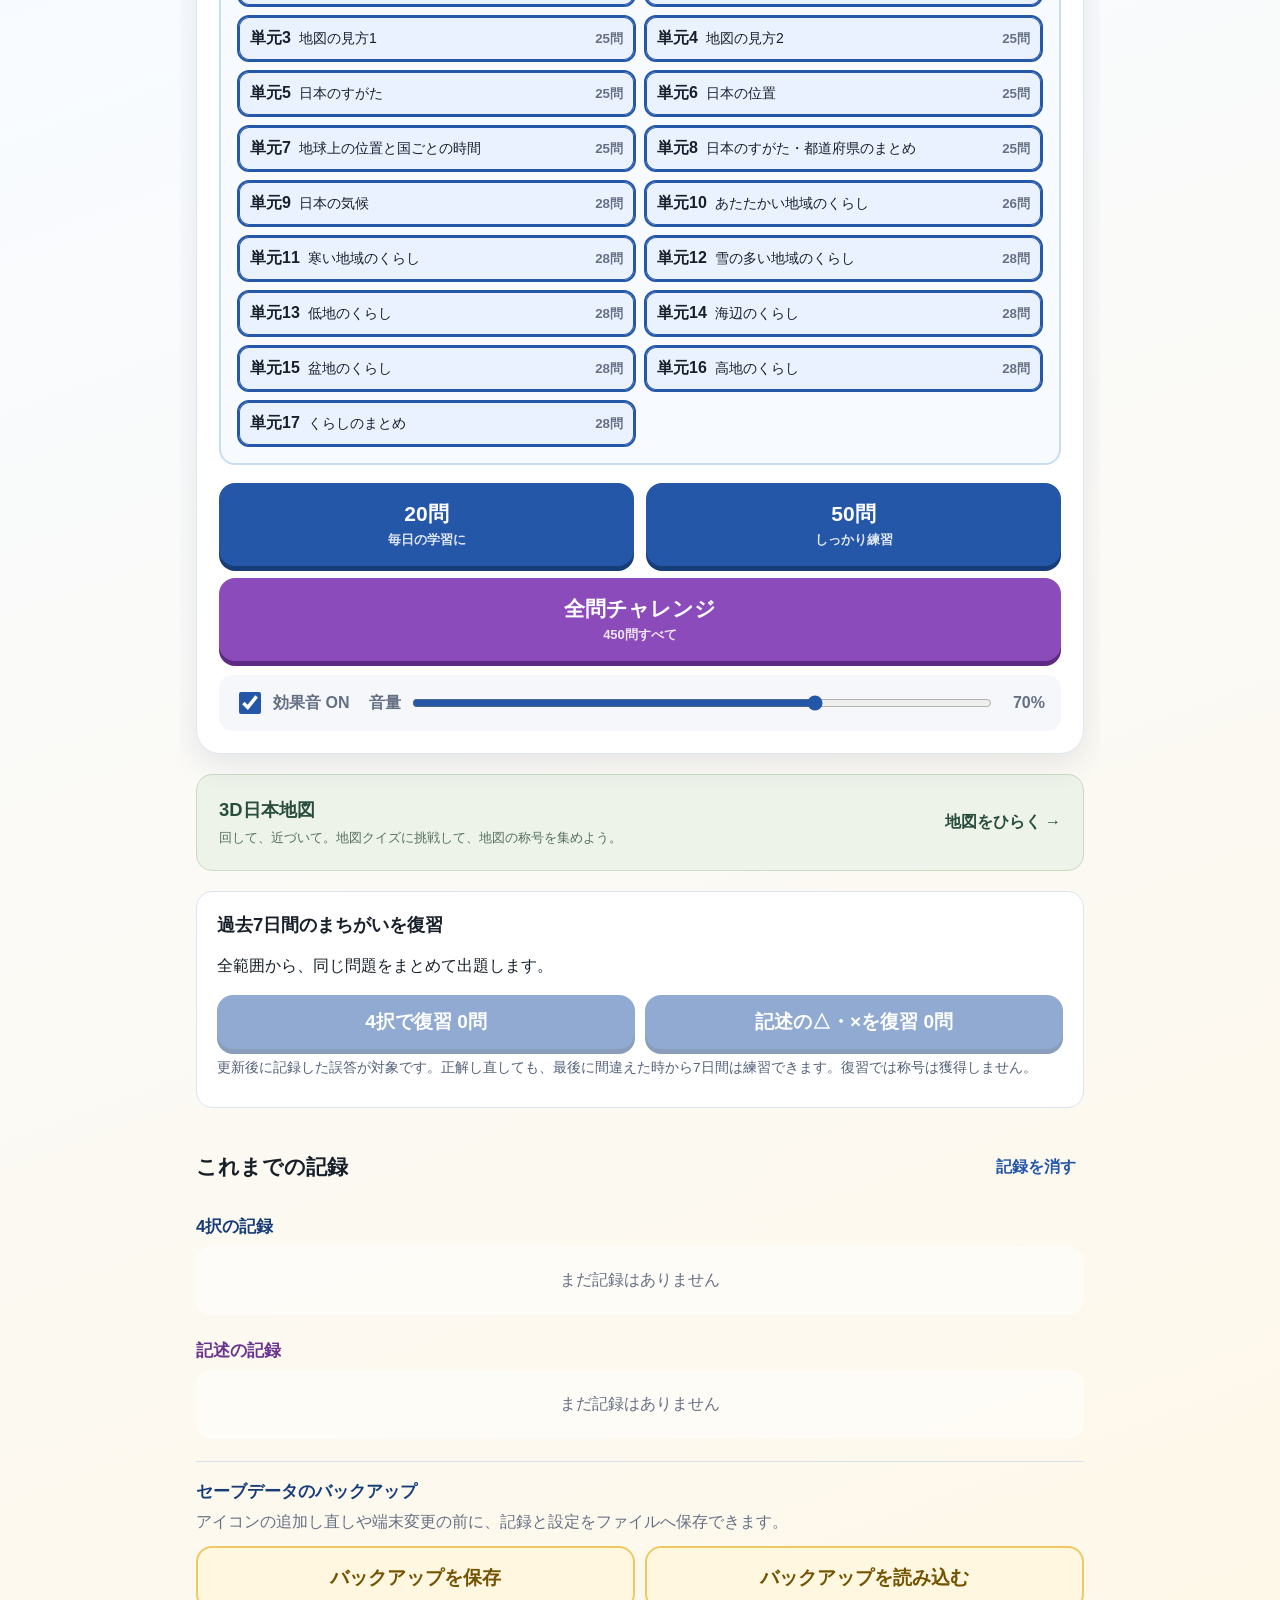
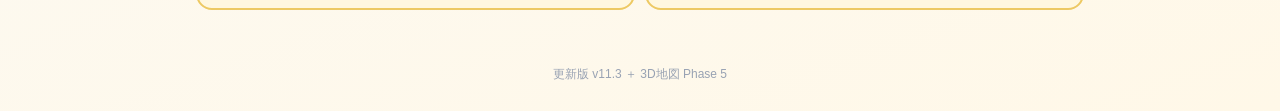
==== commit ccc1f037: "Move countdown progress text inside ring" ====
--- a/index.html
+++ b/index.html
@@ -5,7 +5,7 @@
   <meta name="viewport" content="width=device-width,initial-scale=1,viewport-fit=cover">
   <title>社会マスター</title>
   <link rel="manifest" href="./manifest.webmanifest">
-  <link rel="stylesheet" href="./styles.css?v=20260926-v11-3">
+  <link rel="stylesheet" href="./styles.css?v=20260926-v11-3-r2">
   <link rel="stylesheet" href="./map3d/entry.css">
   <link rel="stylesheet" href="./map3d/question-links.css">
   <meta name="theme-color" content="#2457a7">
@@ -22,9 +22,8 @@
         <p class="countdown-exam-label">小石川 入試まで</p>
         <p class="countdown-exam-value">あと <strong id="exam-days">--</strong> 日</p>
         <div class="countdown-ring" id="school-days-ring" role="img" aria-label="小学校生活の残り期間">
-          <div class="countdown-ring-core"><span>小学校生活</span><strong>あと <span id="school-days">--</span> 日</strong></div>
+          <div class="countdown-ring-core"><span>小学校生活</span><strong>あと <span id="school-days">--</span> 日</strong><span class="countdown-progress" id="school-days-progress">入学年度を設定してください</span></div>
         </div>
-        <p class="countdown-progress" id="school-days-progress">入学年度を設定してください</p>
         <button id="start-today-button" class="primary countdown-start" type="button">今日の学習を始める</button>
       </section>
       <section class="rank-card" aria-labelledby="rank-heading">
--- a/styles.css
+++ b/styles.css
@@ -87,7 +87,7 @@
   font-weight: 800;
 }
 .countdown-ring-core strong { color: #007d91; font-size: clamp(22px, 5vw, 32px); font-variant-numeric: tabular-nums; }
-.countdown-progress { margin: 0; color: #4d6472; font-size: 15px; font-weight: 800; }
+.countdown-progress { display: block; width: min(180px, 90%); justify-self: center; color: #4d6472; font-size: clamp(12px, 2.8vw, 14px); font-weight: 800; line-height: 1.4; }
 .countdown-start { width: min(100%, 360px); min-height: 54px; margin-top: 6px; font-size: 17px; }
 .countdown-settings-form { display: grid; gap: 12px; }
 .countdown-settings-form label { display: grid; gap: 5px; color: #344b5d; font-weight: 800; }
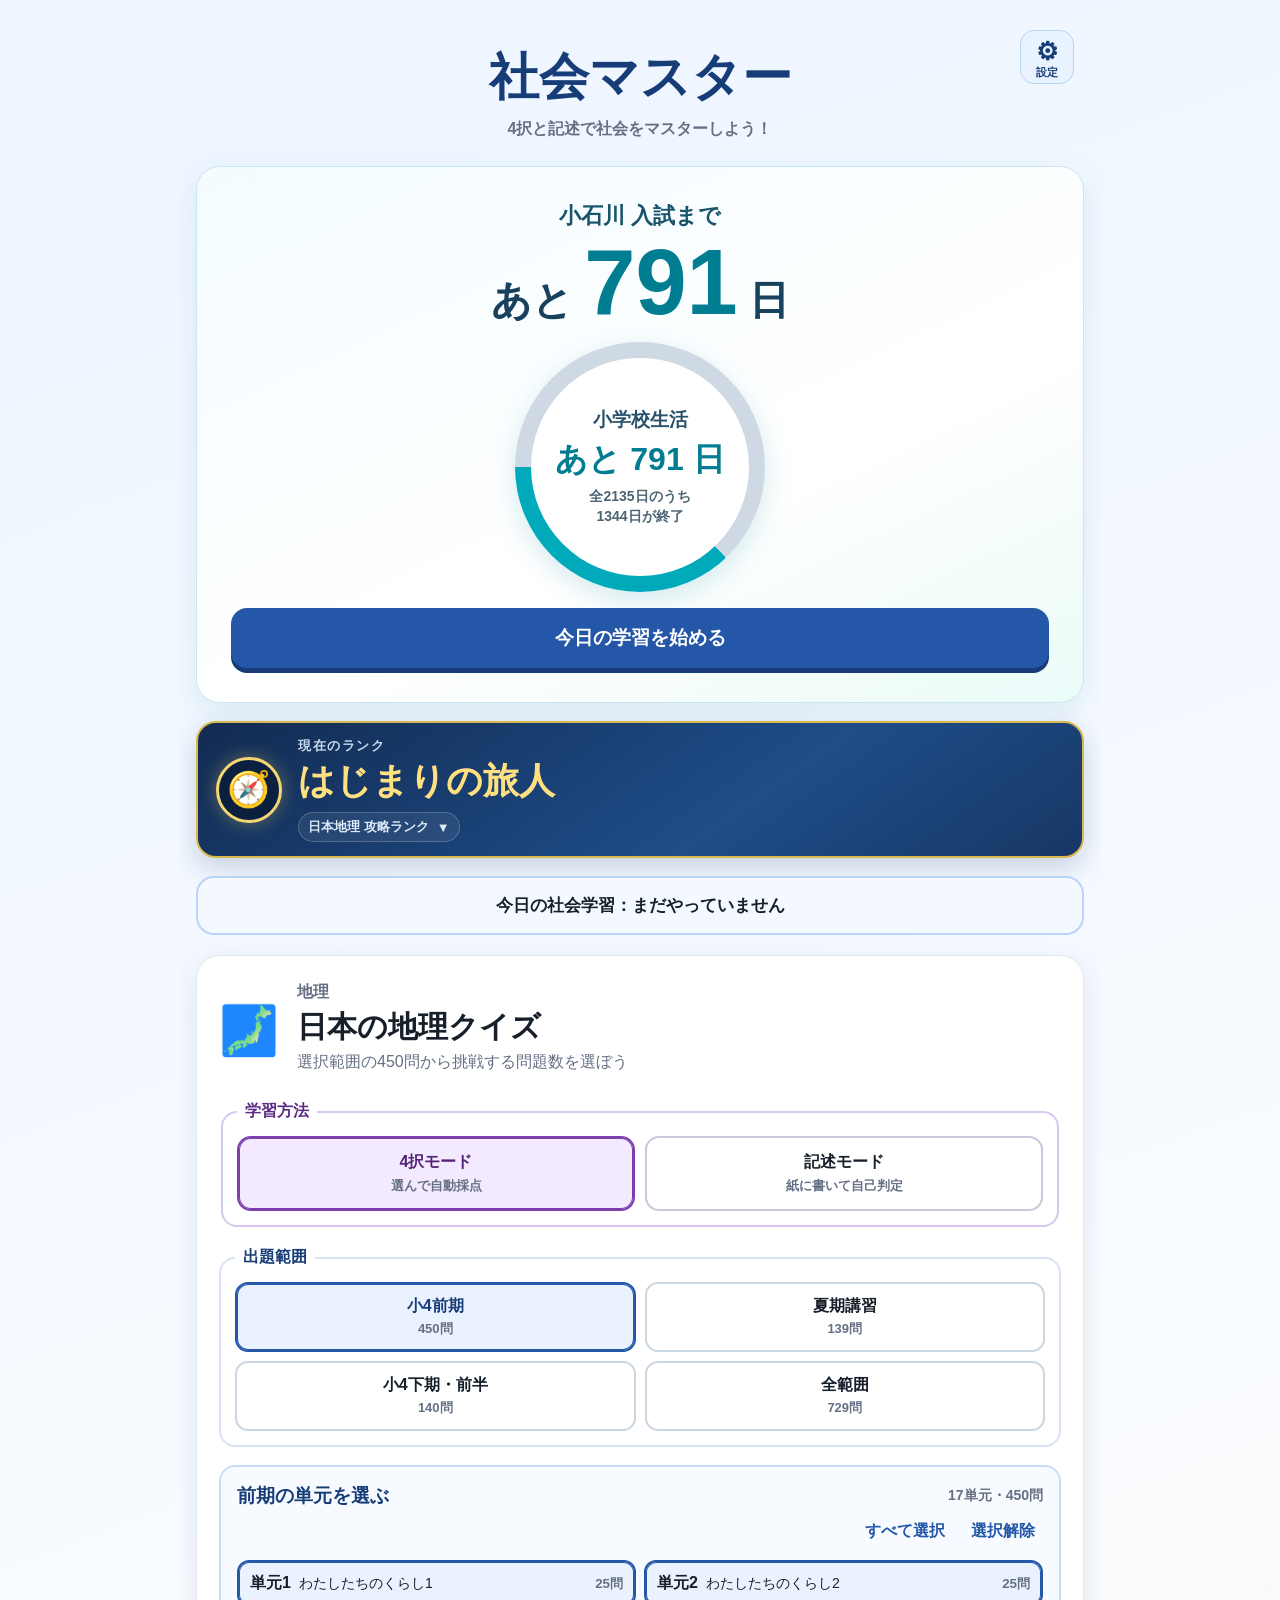
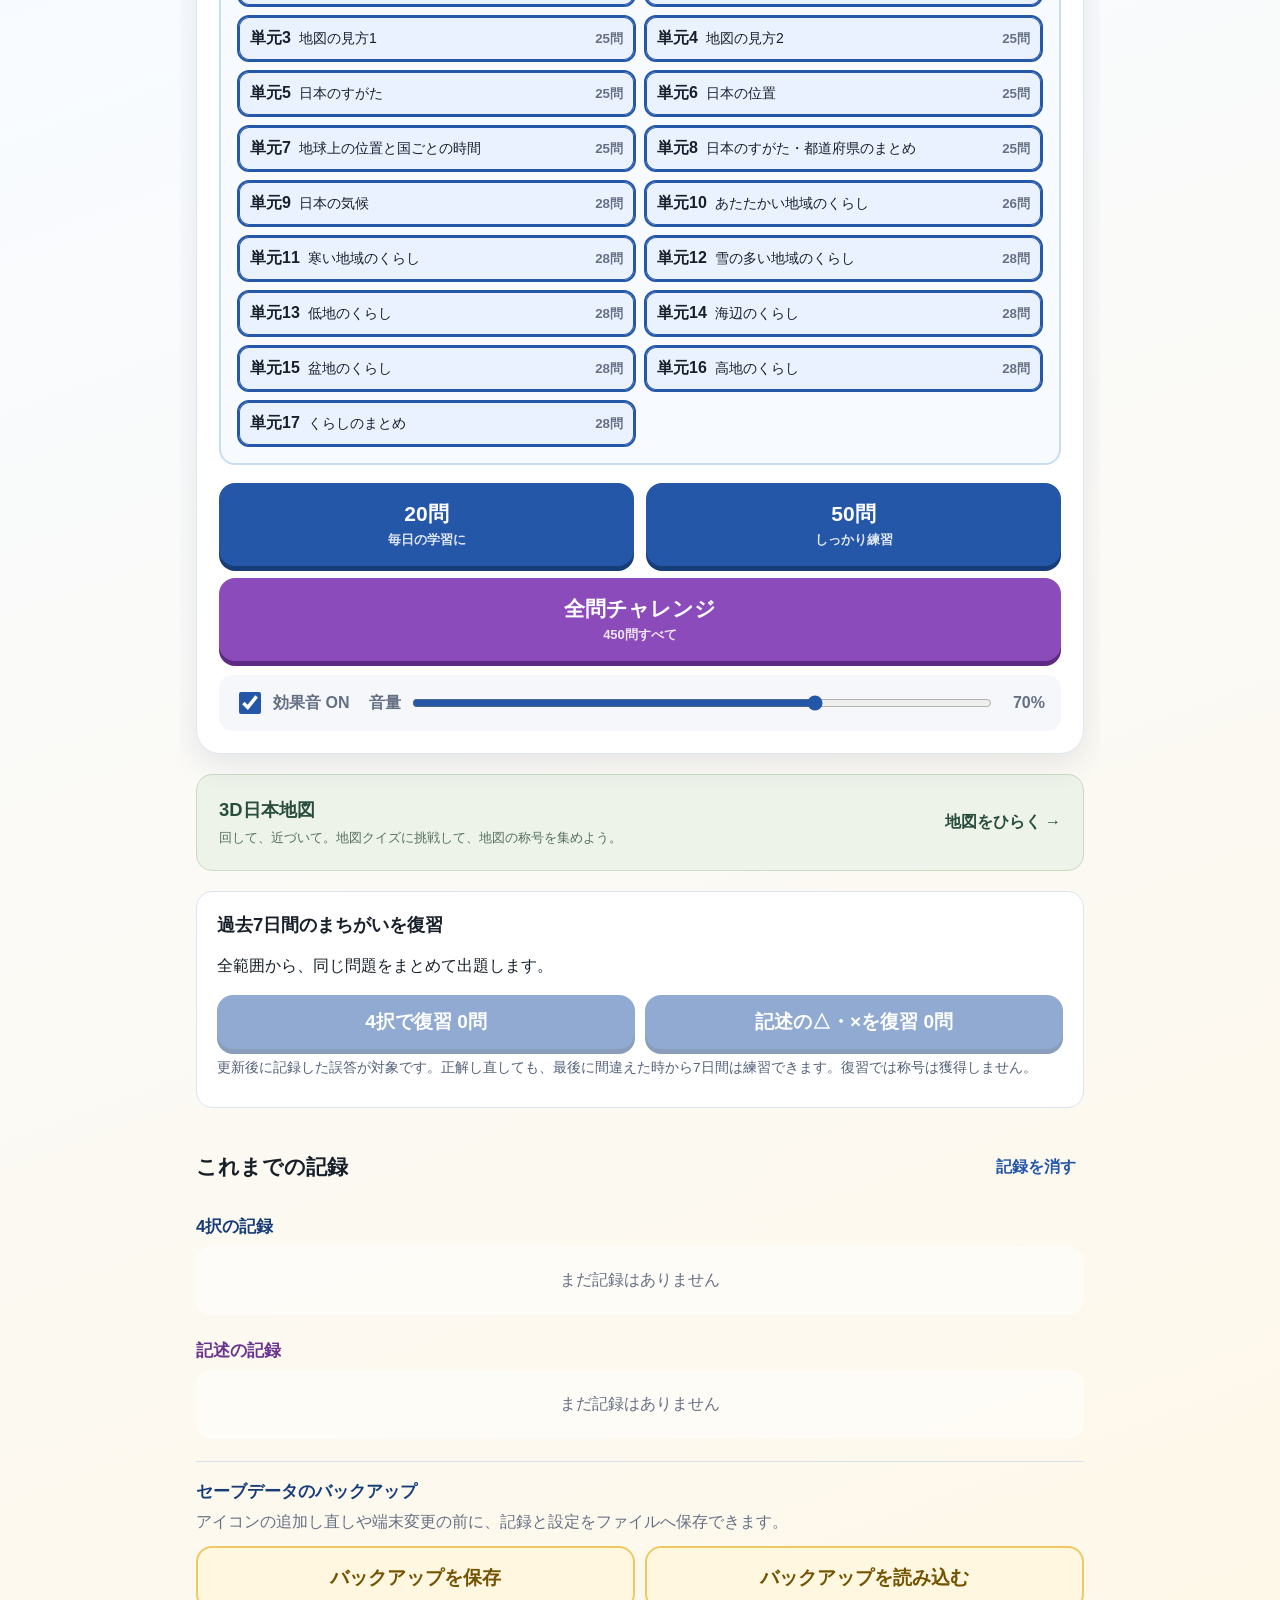
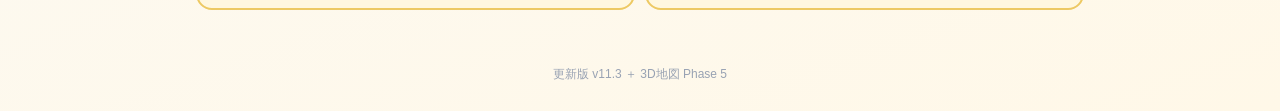
==== commit 66b63d22: "Balance countdown progress across two lines" ====
--- a/index.html
+++ b/index.html
@@ -5,7 +5,7 @@
   <meta name="viewport" content="width=device-width,initial-scale=1,viewport-fit=cover">
   <title>社会マスター</title>
   <link rel="manifest" href="./manifest.webmanifest">
-  <link rel="stylesheet" href="./styles.css?v=20260926-v11-3-r2">
+  <link rel="stylesheet" href="./styles.css?v=20260926-v11-3-r3">
   <link rel="stylesheet" href="./map3d/entry.css">
   <link rel="stylesheet" href="./map3d/question-links.css">
   <meta name="theme-color" content="#2457a7">
@@ -183,7 +183,7 @@
     </section>
   </main>
   <dialog id="map-learning-dialog" aria-labelledby="map-learning-title"><header class="map-learning-header"><h2 id="map-learning-title">地図で場所を探す</h2><button id="map-learning-close" type="button">元の問題へ戻る</button></header><p id="map-learning-status" role="status"></p><iframe id="map-learning-frame" title="関連する場所の3D地図練習" hidden></iframe></dialog>
-  <script src="./questions.js?v=20260920-v11-2"></script><script src="./lower-questions.js?v=20260920-v11-2"></script><script src="./weekly-review.js?v=20260920-v11-2"></script><script src="./countdown.js?v=20260926-v11-3-r1"></script><script src="./app.js?v=20260926-v11-3-r1"></script>
+  <script src="./questions.js?v=20260920-v11-2"></script><script src="./lower-questions.js?v=20260920-v11-2"></script><script src="./weekly-review.js?v=20260920-v11-2"></script><script src="./countdown.js?v=20260926-v11-3-r1"></script><script src="./app.js?v=20260926-v11-3-r3"></script>
   <script>if("serviceWorker" in navigator){let reloading=false;navigator.serviceWorker.addEventListener("controllerchange",()=>{if(reloading)return;reloading=true;location.reload()});window.addEventListener("load",()=>navigator.serviceWorker.register("./sw.js",{updateViaCache:"none"}).then(registration=>registration.update()).catch(console.error))}</script>
 <script type="module" src="./map3d/quiz-home.mjs"></script>
 <script type="module" src="./map3d/question-links.mjs"></script>
--- a/styles.css
+++ b/styles.css
@@ -87,7 +87,7 @@
   font-weight: 800;
 }
 .countdown-ring-core strong { color: #007d91; font-size: clamp(22px, 5vw, 32px); font-variant-numeric: tabular-nums; }
-.countdown-progress { display: block; width: min(180px, 90%); justify-self: center; color: #4d6472; font-size: clamp(12px, 2.8vw, 14px); font-weight: 800; line-height: 1.4; }
+.countdown-progress { display: block; width: min(180px, 90%); justify-self: center; color: #4d6472; font-size: clamp(12px, 2.8vw, 14px); font-weight: 800; line-height: 1.4; white-space: pre-line; }
 .countdown-start { width: min(100%, 360px); min-height: 54px; margin-top: 6px; font-size: 17px; }
 .countdown-settings-form { display: grid; gap: 12px; }
 .countdown-settings-form label { display: grid; gap: 5px; color: #344b5d; font-weight: 800; }
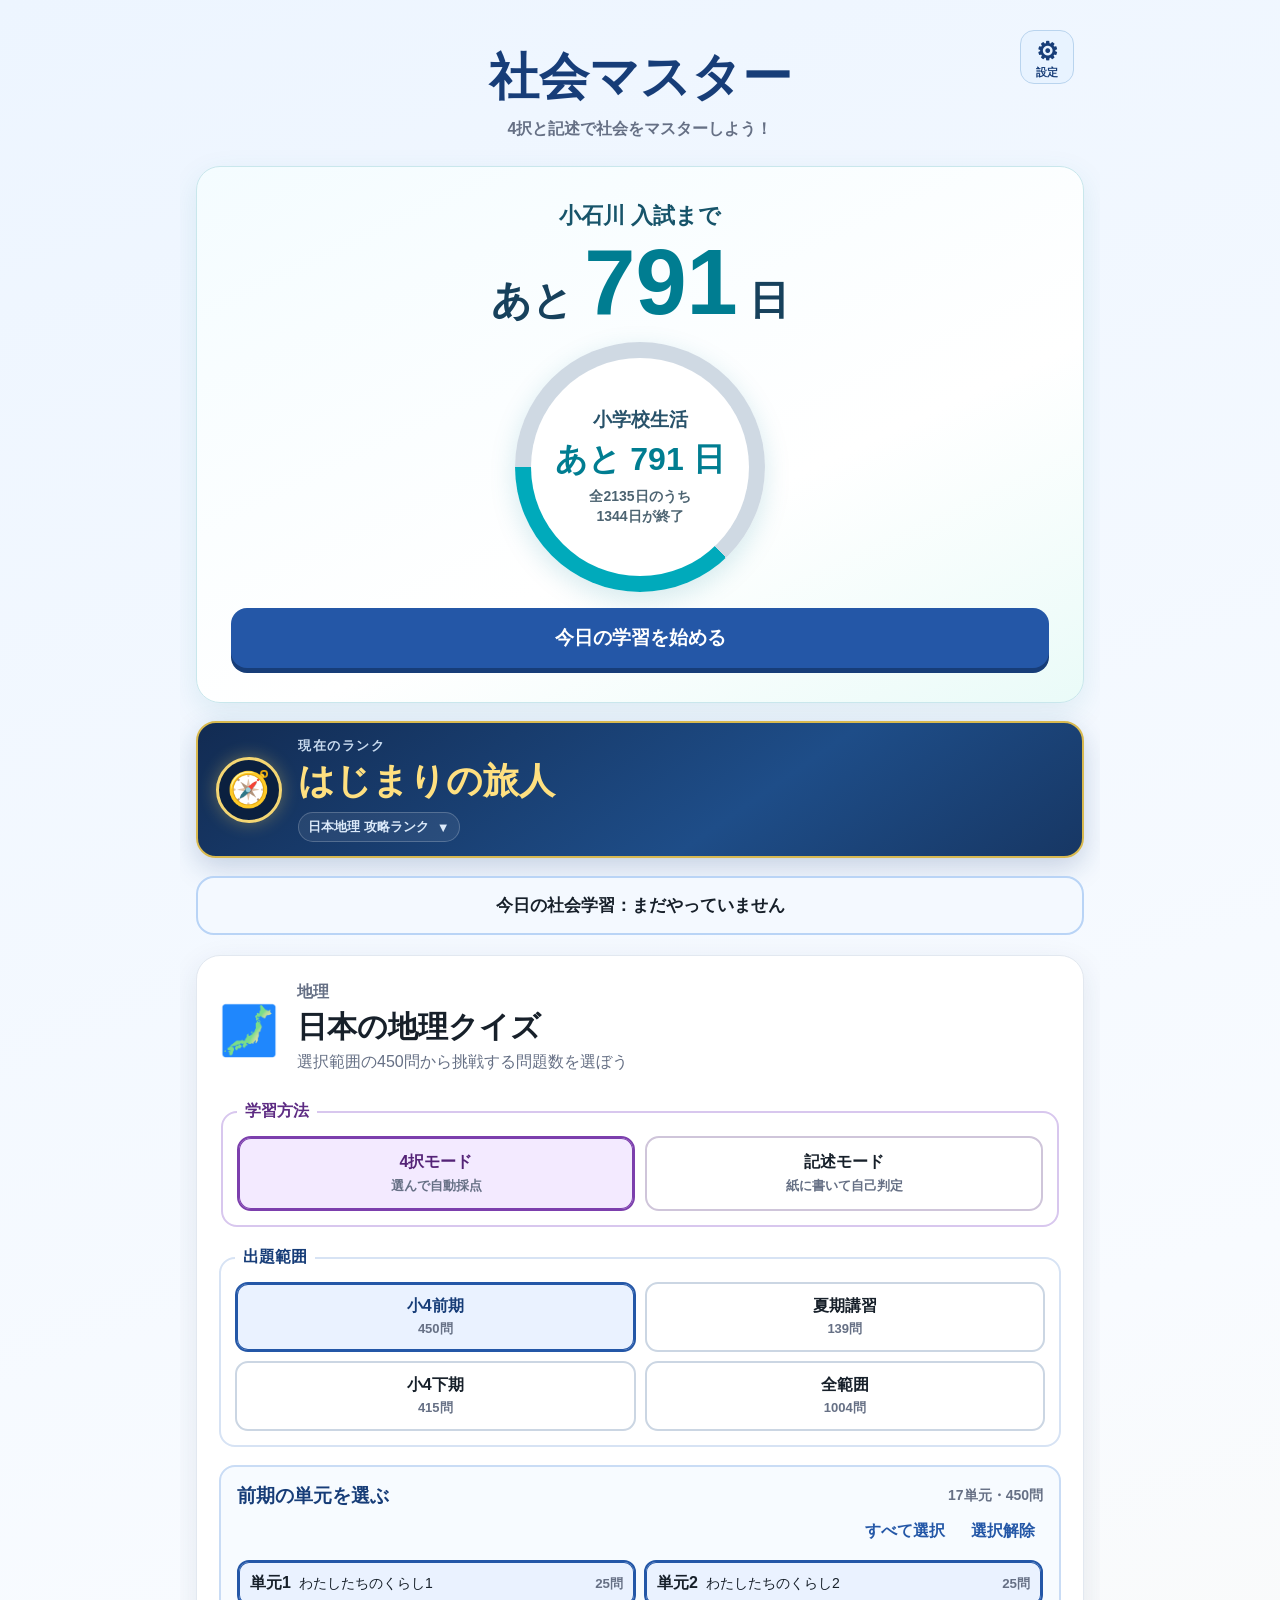
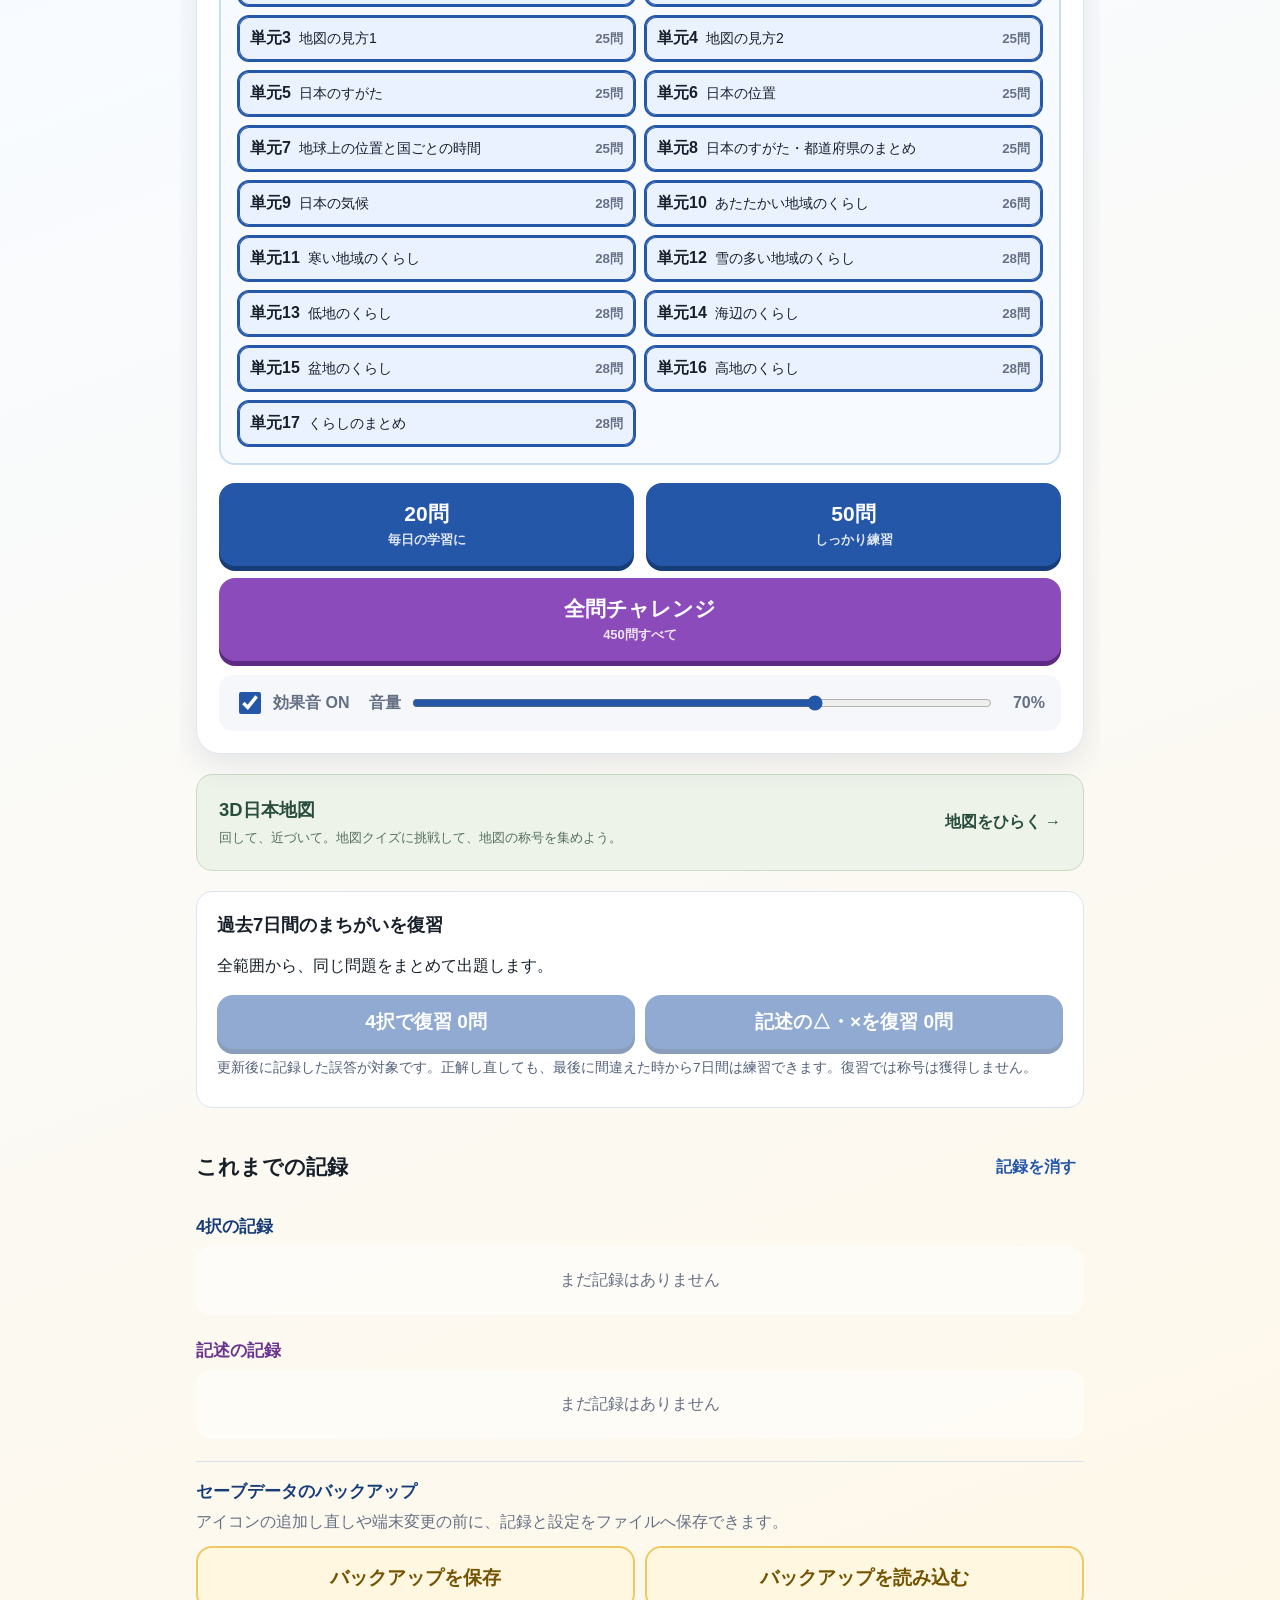
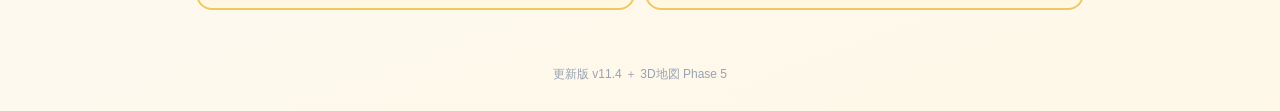
==== commit 287d567b: "Complete lower-term social studies bank with 275 questions and GPT diagrams" ====
--- a/index.html
+++ b/index.html
@@ -5,7 +5,7 @@
   <meta name="viewport" content="width=device-width,initial-scale=1,viewport-fit=cover">
   <title>社会マスター</title>
   <link rel="manifest" href="./manifest.webmanifest">
-  <link rel="stylesheet" href="./styles.css?v=20260926-v11-3-r3">
+  <link rel="stylesheet" href="./styles.css?v=20261005-v11-4-r1">
   <link rel="stylesheet" href="./map3d/entry.css">
   <link rel="stylesheet" href="./map3d/question-links.css">
   <meta name="theme-color" content="#2457a7">
@@ -36,9 +36,9 @@
           <div class="unit-mastery-grid" id="unit-mastery-grid" aria-label="17単元の攻略状況"></div>
           <h3 class="mastery-grid-heading summer-heading">夏期講習7地域</h3>
           <div class="summer-mastery-grid" id="summer-mastery-grid" aria-label="夏期講習7地域の攻略状況"></div>
-          <h3 class="mastery-grid-heading">下期前半7単元</h3>
+          <h3 class="mastery-grid-heading">下期16単元</h3>
           <p id="second-mastery-count"></p>
-          <div class="unit-mastery-grid" id="second-mastery-grid" aria-label="下期前半7単元の攻略状況"></div>
+          <div class="unit-mastery-grid" id="second-mastery-grid" aria-label="下期16単元の攻略状況"></div>
           <p class="scope-note">下期は独立した攻略称号です。これまでのランク・称号の獲得条件は変わりません。</p>
           <div class="unit-mastery-detail" id="unit-mastery-detail">単元マークを押すと最高記録と称号を確認できます。</div>
           <div class="parent-review-row"><span id="parent-review-summary">親の承認待ち 0件</span><button id="parent-review-button" type="button">親の確認・承認</button></div>
@@ -62,8 +62,8 @@
             <div class="scope-options">
               <button type="button" class="scope-button selected" data-scope="first" aria-pressed="true"><strong>小4前期</strong><span data-scope-count="first">450問</span></button>
               <button type="button" class="scope-button" data-scope="summer" aria-pressed="false"><strong>夏期講習</strong><span data-scope-count="summer">139問</span></button>
-              <button type="button" class="scope-button" data-scope="second" aria-pressed="false"><strong>小4下期・前半</strong><span data-scope-count="second">140問</span></button>
-              <button type="button" class="scope-button" data-scope="all" aria-pressed="false"><strong>全範囲</strong><span data-scope-count="all">729問</span></button>
+              <button type="button" class="scope-button" data-scope="second" aria-pressed="false"><strong>小4下期</strong><span data-scope-count="second">415問</span></button>
+              <button type="button" class="scope-button" data-scope="all" aria-pressed="false"><strong>全範囲</strong><span data-scope-count="all">1004問</span></button>
             </div>
           </fieldset>
           <section id="unit-selector" class="unit-selector">
@@ -72,8 +72,8 @@
             <div id="unit-options" class="unit-options" aria-label="出題する単元"></div>
           </section>
           <section id="second-unit-selector" class="unit-selector hidden">
-            <div class="unit-heading"><h3>下期前半の単元を選ぶ</h3><span id="second-unit-selection-summary"></span></div>
-            <p class="scope-note">日本の農業1〜6・農業のまとめ。統計は教材に掲載された年の値です。</p>
+            <div class="unit-heading"><h3>下期の単元を選ぶ</h3><span id="second-unit-selection-summary"></span></div>
+            <p class="scope-note">農業・林業・水産業・工業・資源・電力・貿易・通信・統計。統計は教材に掲載された年の値です。</p>
             <p class="scope-note">称号は「単元を1つ選択 → 全問チャレンジ」で挑戦できます。通常の20問では称号判定をしません。</p>
             <div class="unit-actions"><button type="button" id="select-all-second-units" class="text-button">すべて選択</button><button type="button" id="clear-second-units" class="text-button">選択解除</button></div>
             <div id="second-unit-options" class="unit-options" aria-label="出題する下期の単元"></div>
@@ -125,13 +125,13 @@
           <p id="backup-status" class="backup-status" role="status" aria-live="polite"></p>
         </div>
       </section>
-      <p class="app-version">更新版 v11.3 ＋ 3D地図 Phase 5</p>
+      <p class="app-version">更新版 v11.4 ＋ 3D地図 Phase 5</p>
     </section>
     <section id="quiz-screen" class="screen hidden" aria-live="polite">
       <div class="quiz-card">
         <div class="quiz-meta"><button id="quit-button" class="back-button" aria-label="クイズをやめてTOPへ戻る">← TOP</button><span id="region" class="tag"></span><span id="progress"></span></div>
         <div class="progress-track"><div id="progress-bar" class="progress-bar"></div></div>
-        <h1 id="question" class="question"></h1><div id="choices" class="choices"></div>
+        <h1 id="question" class="question"></h1><figure id="question-figure" class="question-figure hidden"><button id="question-figure-open" type="button" aria-label="図を拡大する"><img id="question-figure-image" alt=""></button><figcaption id="question-figure-caption"></figcaption></figure><div id="choices" class="choices"></div>
         <div id="written-panel" class="written-panel hidden"><p id="written-instruction">紙やノートに答えを書いてから、答えを見てください。</p><button id="reveal-answer-button" class="primary">答えを見る</button><div id="written-answer" class="written-answer hidden"></div><div id="self-grade-buttons" class="self-grade-buttons hidden"><button data-self-grade="correct" class="grade-button grade-correct"><strong>○</strong><span>漢字まで正しい</span></button><button data-self-grade="partial" class="grade-button grade-partial"><strong>△</strong><span>漢字・表記ミス</span></button><button data-self-grade="wrong" class="grade-button grade-wrong"><strong>×</strong><span>思い出せなかった</span></button></div></div>
         <div id="feedback" class="feedback hidden"></div>
         <section id="map-linked-actions" aria-label="関連する地図練習" hidden></section>
@@ -182,8 +182,9 @@
       </div>
     </section>
   </main>
+  <dialog id="figure-zoom-dialog" aria-label="図の拡大"><button id="figure-zoom-close" type="button">閉じる</button><img id="figure-zoom-image" alt=""></dialog>
   <dialog id="map-learning-dialog" aria-labelledby="map-learning-title"><header class="map-learning-header"><h2 id="map-learning-title">地図で場所を探す</h2><button id="map-learning-close" type="button">元の問題へ戻る</button></header><p id="map-learning-status" role="status"></p><iframe id="map-learning-frame" title="関連する場所の3D地図練習" hidden></iframe></dialog>
-  <script src="./questions.js?v=20260920-v11-2"></script><script src="./lower-questions.js?v=20260920-v11-2"></script><script src="./weekly-review.js?v=20260920-v11-2"></script><script src="./countdown.js?v=20260926-v11-3-r1"></script><script src="./app.js?v=20260926-v11-3-r3"></script>
+  <script src="./questions.js?v=20260920-v11-2"></script><script src="./lower-questions.js?v=20260920-v11-2"></script><script src="./lower-later-questions.js?v=20261005-v11-4-r1"></script><script src="./question-diagrams.js?v=20261005-v11-4-r1"></script><script src="./weekly-review.js?v=20260920-v11-2"></script><script src="./countdown.js?v=20260926-v11-3-r1"></script><script src="./app.js?v=20261005-v11-4-r1"></script>
   <script>if("serviceWorker" in navigator){let reloading=false;navigator.serviceWorker.addEventListener("controllerchange",()=>{if(reloading)return;reloading=true;location.reload()});window.addEventListener("load",()=>navigator.serviceWorker.register("./sw.js",{updateViaCache:"none"}).then(registration=>registration.update()).catch(console.error))}</script>
 <script type="module" src="./map3d/quiz-home.mjs"></script>
 <script type="module" src="./map3d/question-links.mjs"></script>
--- a/styles.css
+++ b/styles.css
@@ -668,3 +668,13 @@
     transition: none !important;
   }
 }
+
+/* Learning figures stay inside the quiz card, with a keyboard-accessible enlargement. */
+.question-figure{margin:18px 0;padding:12px;border:1px solid #d5e0ed;border-radius:14px;background:#fff}
+.question-figure button{display:block;width:100%;border:0;background:#fff;padding:0;cursor:zoom-in}
+.question-figure img{display:block;width:100%;max-height:420px;object-fit:contain}
+.question-figure figcaption{margin-top:8px;color:#536477;font-size:13px;text-align:center}
+#figure-zoom-dialog{width:min(96vw,1400px);max-height:94vh;border:0;border-radius:14px;padding:16px}
+#figure-zoom-dialog::backdrop{background:rgba(18,30,48,.75)}
+#figure-zoom-dialog img{display:block;width:100%;max-height:82vh;object-fit:contain}
+#figure-zoom-close{display:block;margin:0 0 10px auto;min-height:44px;padding:8px 22px}
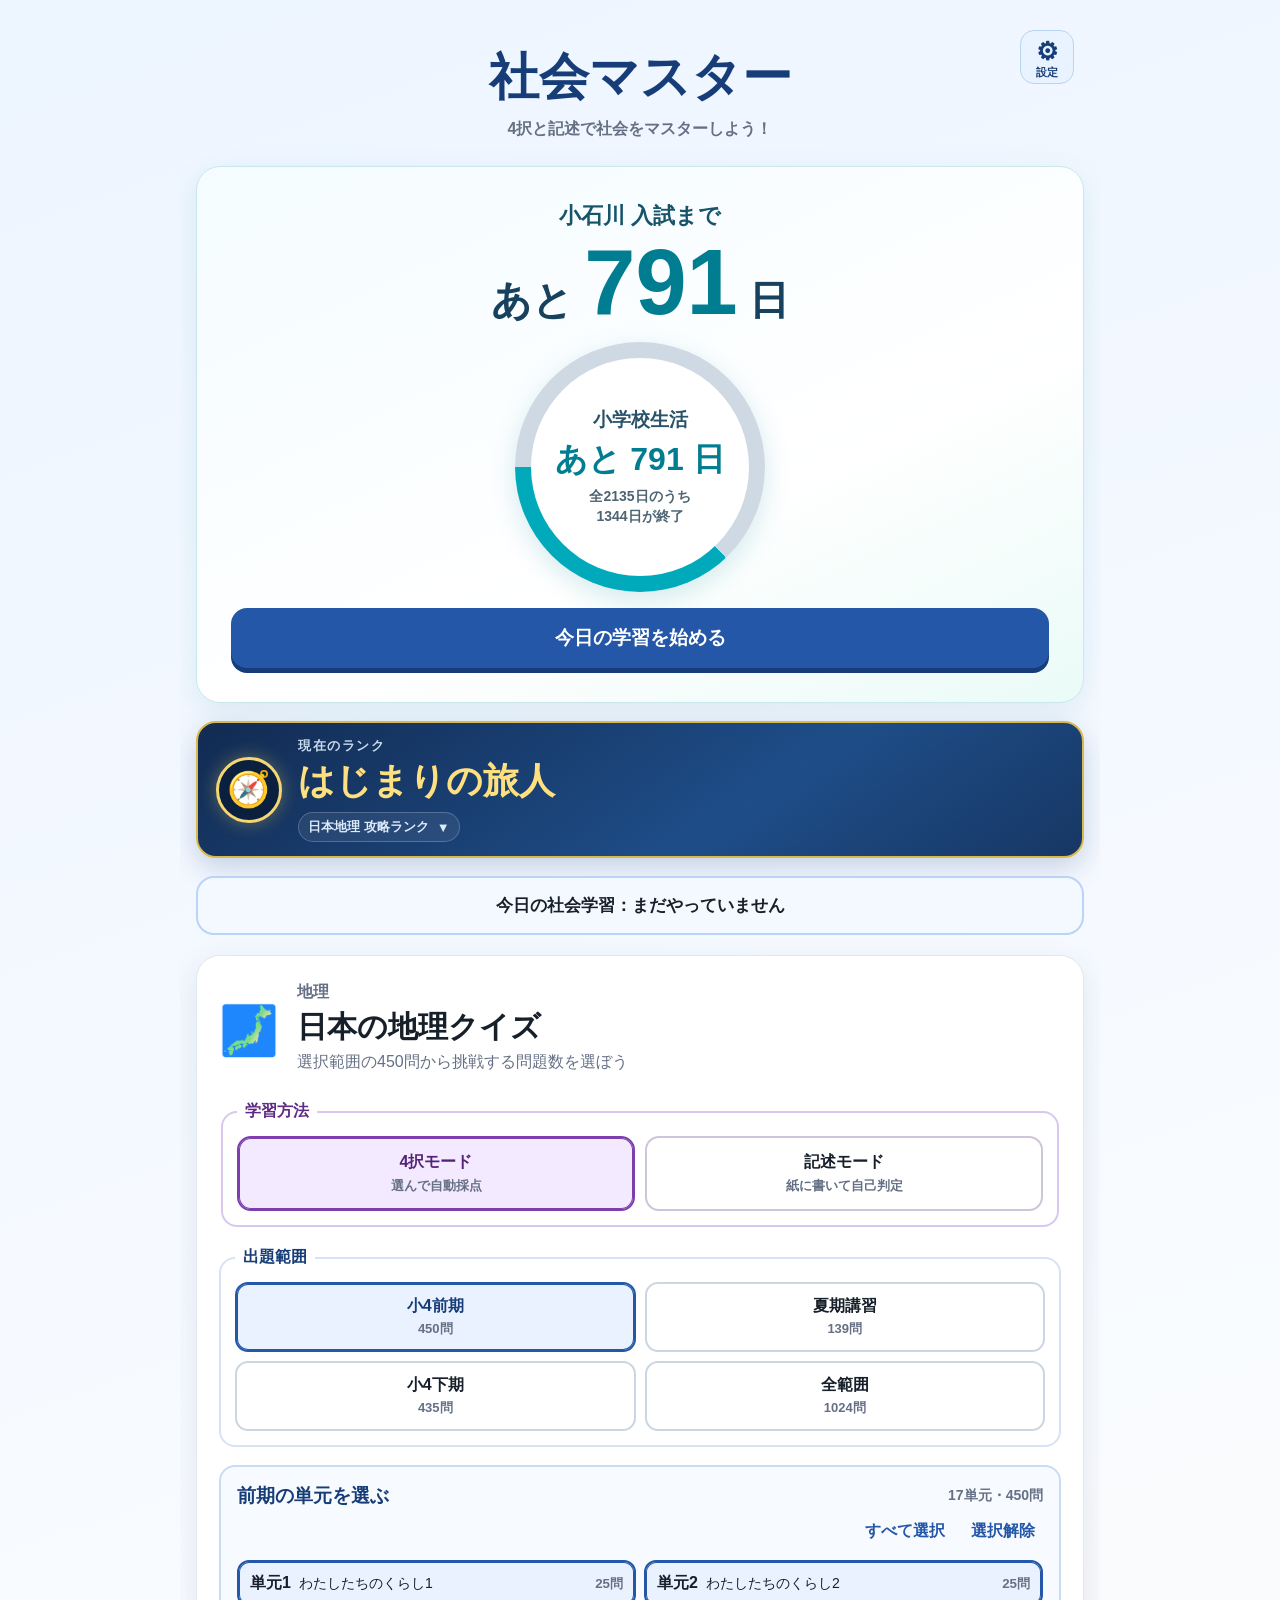
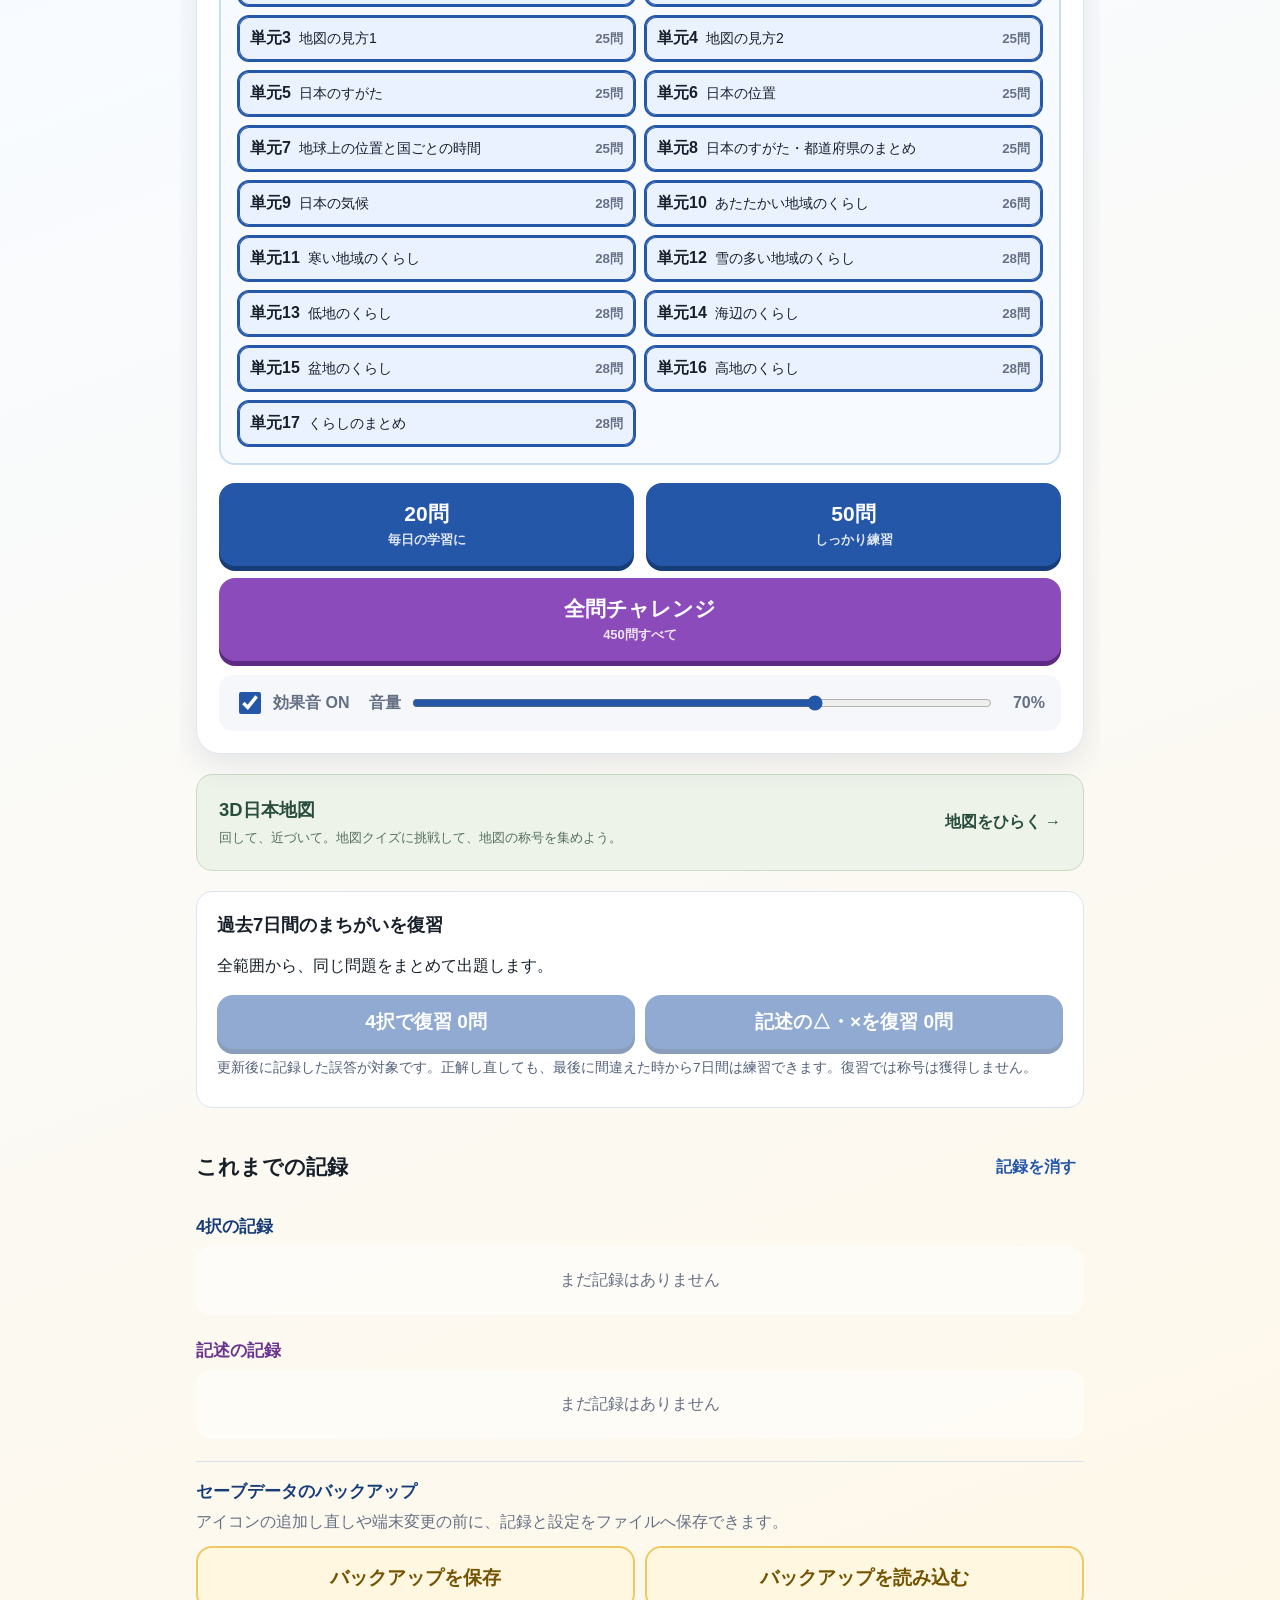
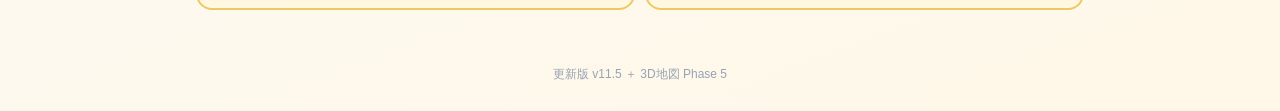
==== commit a67ab58b: "Build figure-reading questions and remove decorative illustrations" ====
--- a/index.html
+++ b/index.html
@@ -5,7 +5,7 @@
   <meta name="viewport" content="width=device-width,initial-scale=1,viewport-fit=cover">
   <title>社会マスター</title>
   <link rel="manifest" href="./manifest.webmanifest">
-  <link rel="stylesheet" href="./styles.css?v=20261005-v11-4-r1">
+  <link rel="stylesheet" href="./styles.css?v=20261006-v11-5-r2">
   <link rel="stylesheet" href="./map3d/entry.css">
   <link rel="stylesheet" href="./map3d/question-links.css">
   <meta name="theme-color" content="#2457a7">
@@ -62,8 +62,8 @@
             <div class="scope-options">
               <button type="button" class="scope-button selected" data-scope="first" aria-pressed="true"><strong>小4前期</strong><span data-scope-count="first">450問</span></button>
               <button type="button" class="scope-button" data-scope="summer" aria-pressed="false"><strong>夏期講習</strong><span data-scope-count="summer">139問</span></button>
-              <button type="button" class="scope-button" data-scope="second" aria-pressed="false"><strong>小4下期</strong><span data-scope-count="second">415問</span></button>
-              <button type="button" class="scope-button" data-scope="all" aria-pressed="false"><strong>全範囲</strong><span data-scope-count="all">1004問</span></button>
+              <button type="button" class="scope-button" data-scope="second" aria-pressed="false"><strong>小4下期</strong><span data-scope-count="second">435問</span></button>
+              <button type="button" class="scope-button" data-scope="all" aria-pressed="false"><strong>全範囲</strong><span data-scope-count="all">1024問</span></button>
             </div>
           </fieldset>
           <section id="unit-selector" class="unit-selector">
@@ -125,7 +125,7 @@
           <p id="backup-status" class="backup-status" role="status" aria-live="polite"></p>
         </div>
       </section>
-      <p class="app-version">更新版 v11.4 ＋ 3D地図 Phase 5</p>
+      <p class="app-version">更新版 v11.5 ＋ 3D地図 Phase 5</p>
     </section>
     <section id="quiz-screen" class="screen hidden" aria-live="polite">
       <div class="quiz-card">
@@ -184,7 +184,7 @@
   </main>
   <dialog id="figure-zoom-dialog" aria-label="図の拡大"><button id="figure-zoom-close" type="button">閉じる</button><img id="figure-zoom-image" alt=""></dialog>
   <dialog id="map-learning-dialog" aria-labelledby="map-learning-title"><header class="map-learning-header"><h2 id="map-learning-title">地図で場所を探す</h2><button id="map-learning-close" type="button">元の問題へ戻る</button></header><p id="map-learning-status" role="status"></p><iframe id="map-learning-frame" title="関連する場所の3D地図練習" hidden></iframe></dialog>
-  <script src="./questions.js?v=20260920-v11-2"></script><script src="./lower-questions.js?v=20260920-v11-2"></script><script src="./lower-later-questions.js?v=20261005-v11-4-r1"></script><script src="./question-diagrams.js?v=20261005-v11-4-r1"></script><script src="./weekly-review.js?v=20260920-v11-2"></script><script src="./countdown.js?v=20260926-v11-3-r1"></script><script src="./app.js?v=20261005-v11-4-r1"></script>
+  <script src="./questions.js?v=20260920-v11-2"></script><script src="./lower-questions.js?v=20261006-v11-5-r2"></script><script src="./lower-later-questions.js?v=20261006-v11-5-r2"></script><script src="./question-diagrams.js?v=20261006-v11-5-r2"></script><script src="./weekly-review.js?v=20260920-v11-2"></script><script src="./countdown.js?v=20260926-v11-3-r1"></script><script src="./app.js?v=20261006-v11-5-r2"></script>
   <script>if("serviceWorker" in navigator){let reloading=false;navigator.serviceWorker.addEventListener("controllerchange",()=>{if(reloading)return;reloading=true;location.reload()});window.addEventListener("load",()=>navigator.serviceWorker.register("./sw.js",{updateViaCache:"none"}).then(registration=>registration.update()).catch(console.error))}</script>
 <script type="module" src="./map3d/quiz-home.mjs"></script>
 <script type="module" src="./map3d/question-links.mjs"></script>
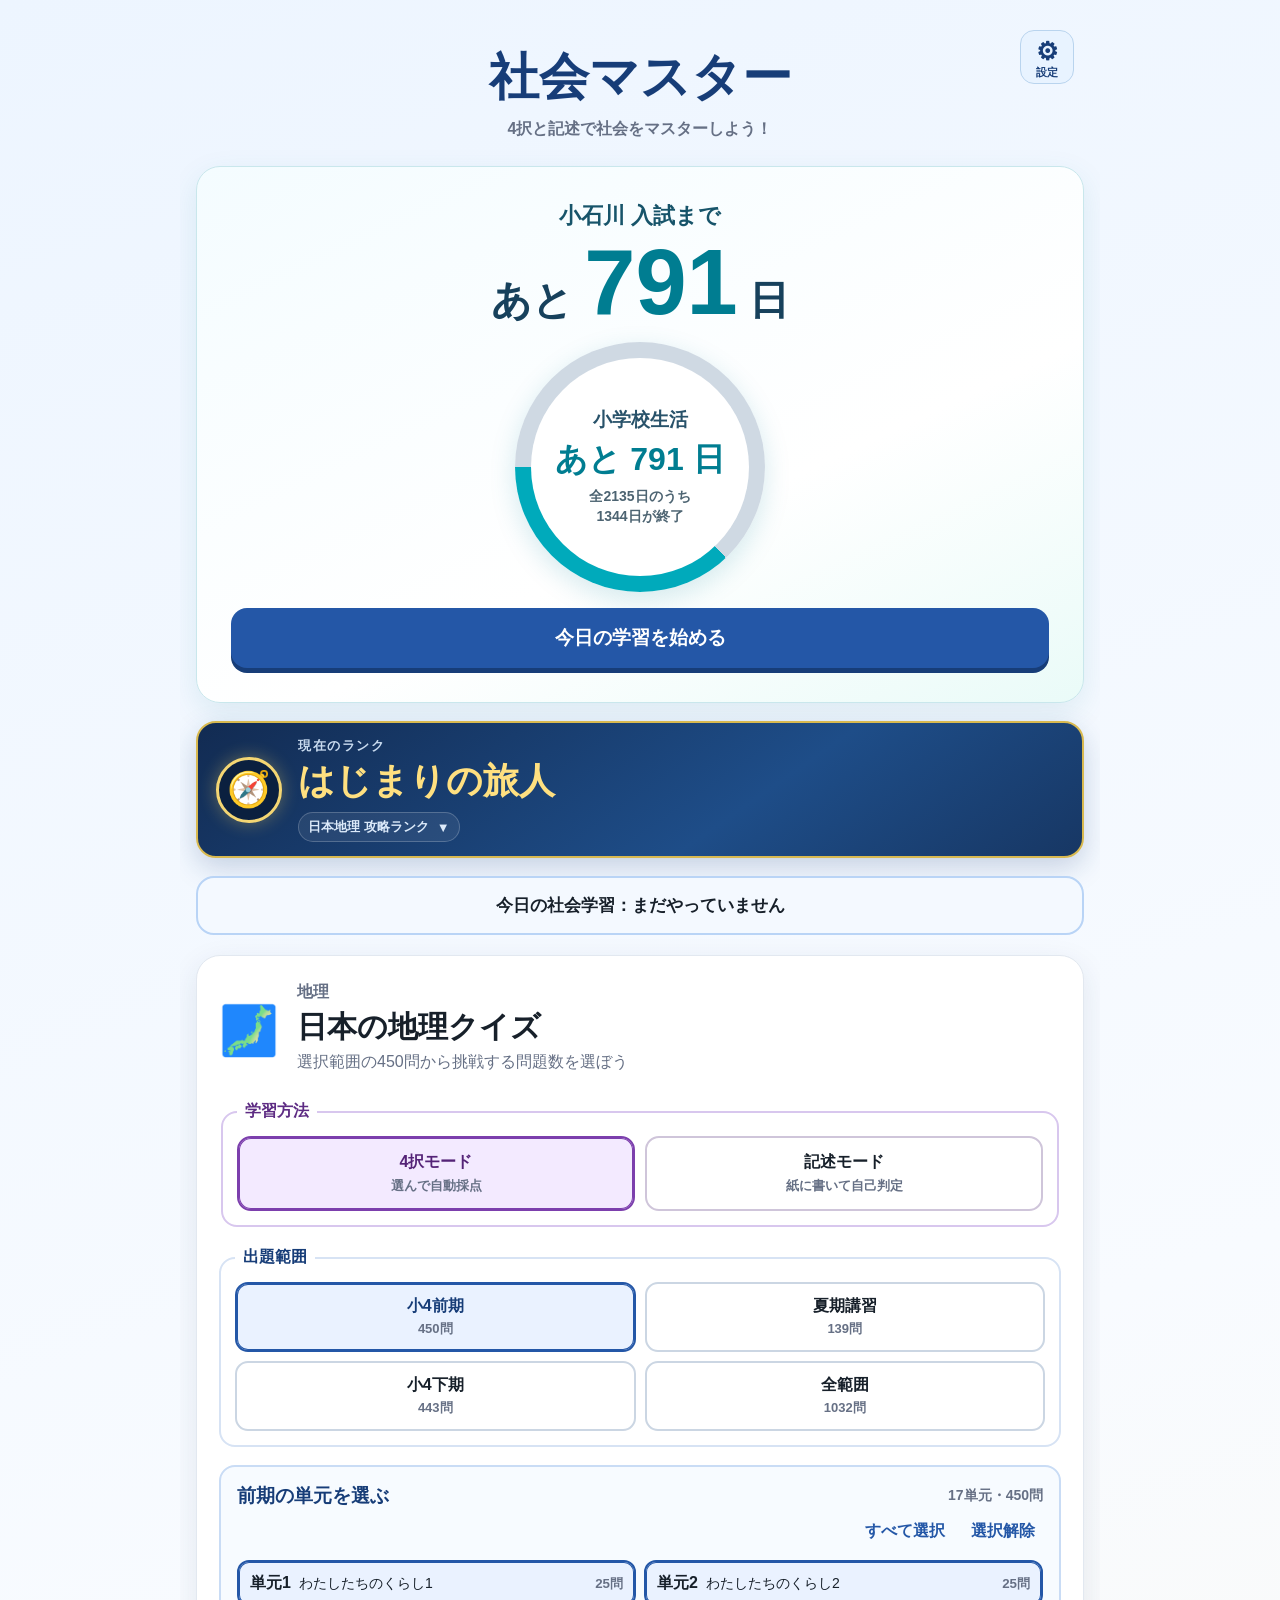
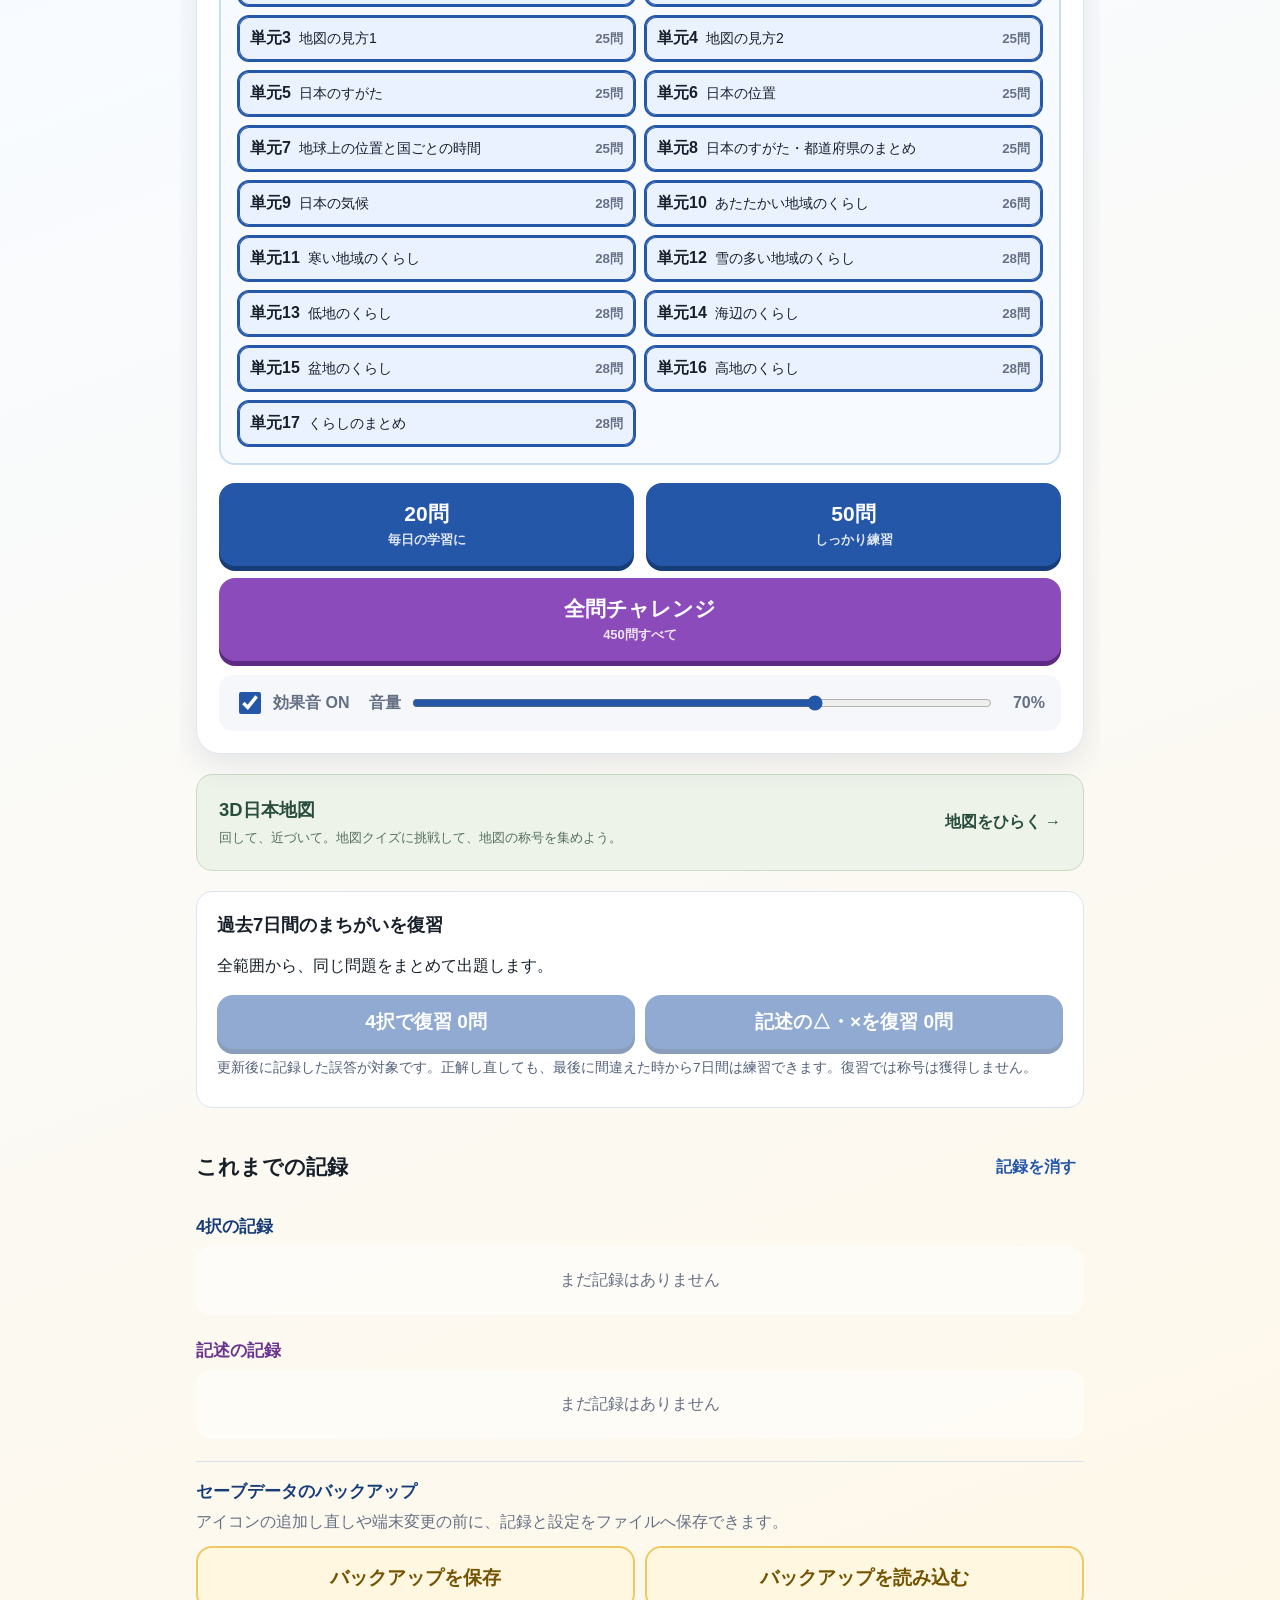
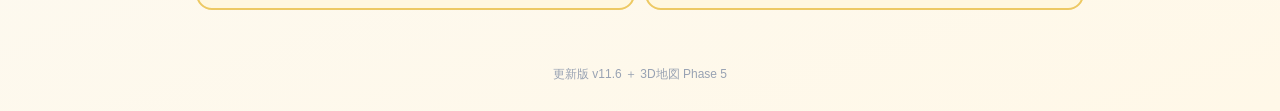
==== commit f4785d93: "Add first-half chart reading questions and GPT figures for v11.6" ====
--- a/index.html
+++ b/index.html
@@ -5,7 +5,7 @@
   <meta name="viewport" content="width=device-width,initial-scale=1,viewport-fit=cover">
   <title>社会マスター</title>
   <link rel="manifest" href="./manifest.webmanifest">
-  <link rel="stylesheet" href="./styles.css?v=20261006-v11-5-r2">
+  <link rel="stylesheet" href="./styles.css?v=20261006-v11-6-r1">
   <link rel="stylesheet" href="./map3d/entry.css">
   <link rel="stylesheet" href="./map3d/question-links.css">
   <meta name="theme-color" content="#2457a7">
@@ -62,8 +62,8 @@
             <div class="scope-options">
               <button type="button" class="scope-button selected" data-scope="first" aria-pressed="true"><strong>小4前期</strong><span data-scope-count="first">450問</span></button>
               <button type="button" class="scope-button" data-scope="summer" aria-pressed="false"><strong>夏期講習</strong><span data-scope-count="summer">139問</span></button>
-              <button type="button" class="scope-button" data-scope="second" aria-pressed="false"><strong>小4下期</strong><span data-scope-count="second">435問</span></button>
-              <button type="button" class="scope-button" data-scope="all" aria-pressed="false"><strong>全範囲</strong><span data-scope-count="all">1024問</span></button>
+              <button type="button" class="scope-button" data-scope="second" aria-pressed="false"><strong>小4下期</strong><span data-scope-count="second">443問</span></button>
+              <button type="button" class="scope-button" data-scope="all" aria-pressed="false"><strong>全範囲</strong><span data-scope-count="all">1032問</span></button>
             </div>
           </fieldset>
           <section id="unit-selector" class="unit-selector">
@@ -125,7 +125,7 @@
           <p id="backup-status" class="backup-status" role="status" aria-live="polite"></p>
         </div>
       </section>
-      <p class="app-version">更新版 v11.5 ＋ 3D地図 Phase 5</p>
+      <p class="app-version">更新版 v11.6 ＋ 3D地図 Phase 5</p>
     </section>
     <section id="quiz-screen" class="screen hidden" aria-live="polite">
       <div class="quiz-card">
@@ -184,7 +184,7 @@
   </main>
   <dialog id="figure-zoom-dialog" aria-label="図の拡大"><button id="figure-zoom-close" type="button">閉じる</button><img id="figure-zoom-image" alt=""></dialog>
   <dialog id="map-learning-dialog" aria-labelledby="map-learning-title"><header class="map-learning-header"><h2 id="map-learning-title">地図で場所を探す</h2><button id="map-learning-close" type="button">元の問題へ戻る</button></header><p id="map-learning-status" role="status"></p><iframe id="map-learning-frame" title="関連する場所の3D地図練習" hidden></iframe></dialog>
-  <script src="./questions.js?v=20260920-v11-2"></script><script src="./lower-questions.js?v=20261006-v11-5-r2"></script><script src="./lower-later-questions.js?v=20261006-v11-5-r2"></script><script src="./question-diagrams.js?v=20261006-v11-5-r2"></script><script src="./weekly-review.js?v=20260920-v11-2"></script><script src="./countdown.js?v=20260926-v11-3-r1"></script><script src="./app.js?v=20261006-v11-5-r2"></script>
+  <script src="./questions.js?v=20260920-v11-2"></script><script src="./lower-questions.js?v=20261006-v11-6-r1"></script><script src="./lower-later-questions.js?v=20261006-v11-6-r1"></script><script src="./lower-reading-questions.js?v=20261006-v11-6-r1"></script><script src="./question-diagrams.js?v=20261006-v11-6-r1"></script><script src="./weekly-review.js?v=20260920-v11-2"></script><script src="./countdown.js?v=20260926-v11-3-r1"></script><script src="./app.js?v=20261006-v11-6-r1"></script>
   <script>if("serviceWorker" in navigator){let reloading=false;navigator.serviceWorker.addEventListener("controllerchange",()=>{if(reloading)return;reloading=true;location.reload()});window.addEventListener("load",()=>navigator.serviceWorker.register("./sw.js",{updateViaCache:"none"}).then(registration=>registration.update()).catch(console.error))}</script>
 <script type="module" src="./map3d/quiz-home.mjs"></script>
 <script type="module" src="./map3d/question-links.mjs"></script>
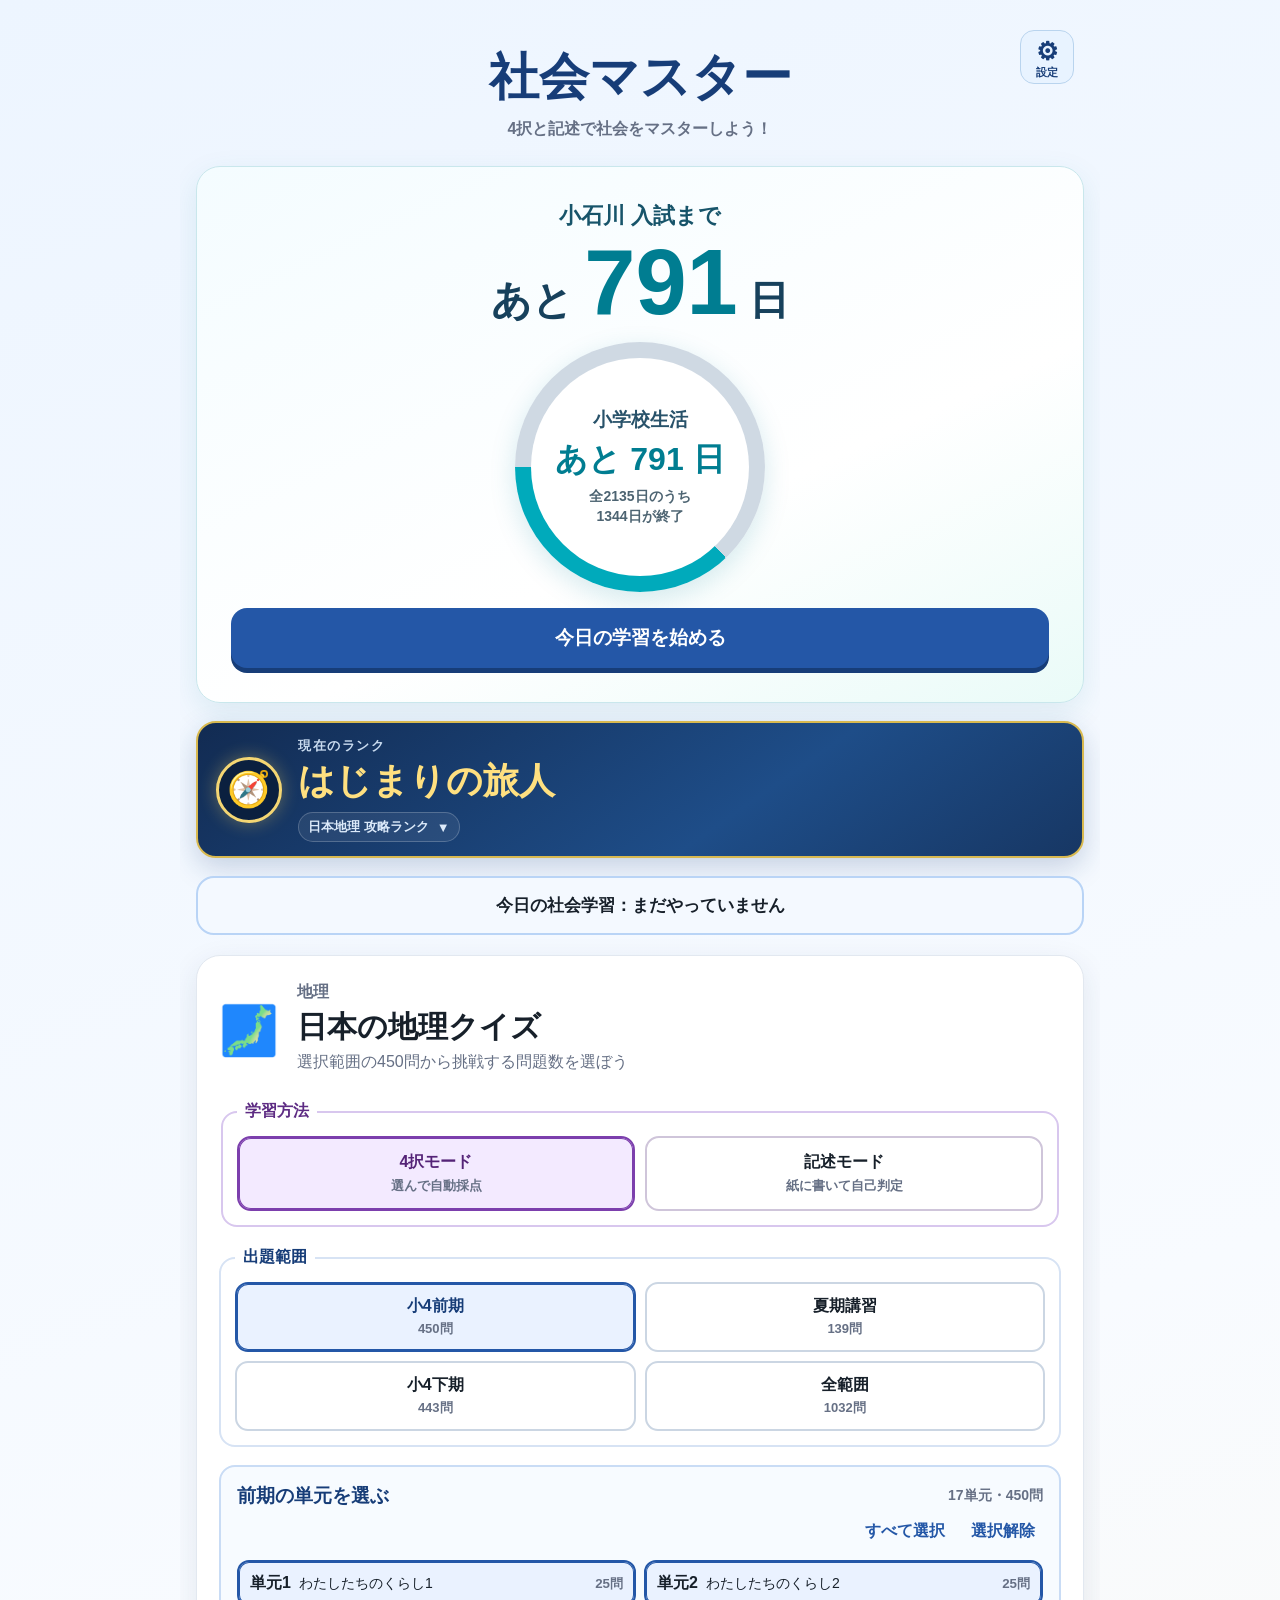
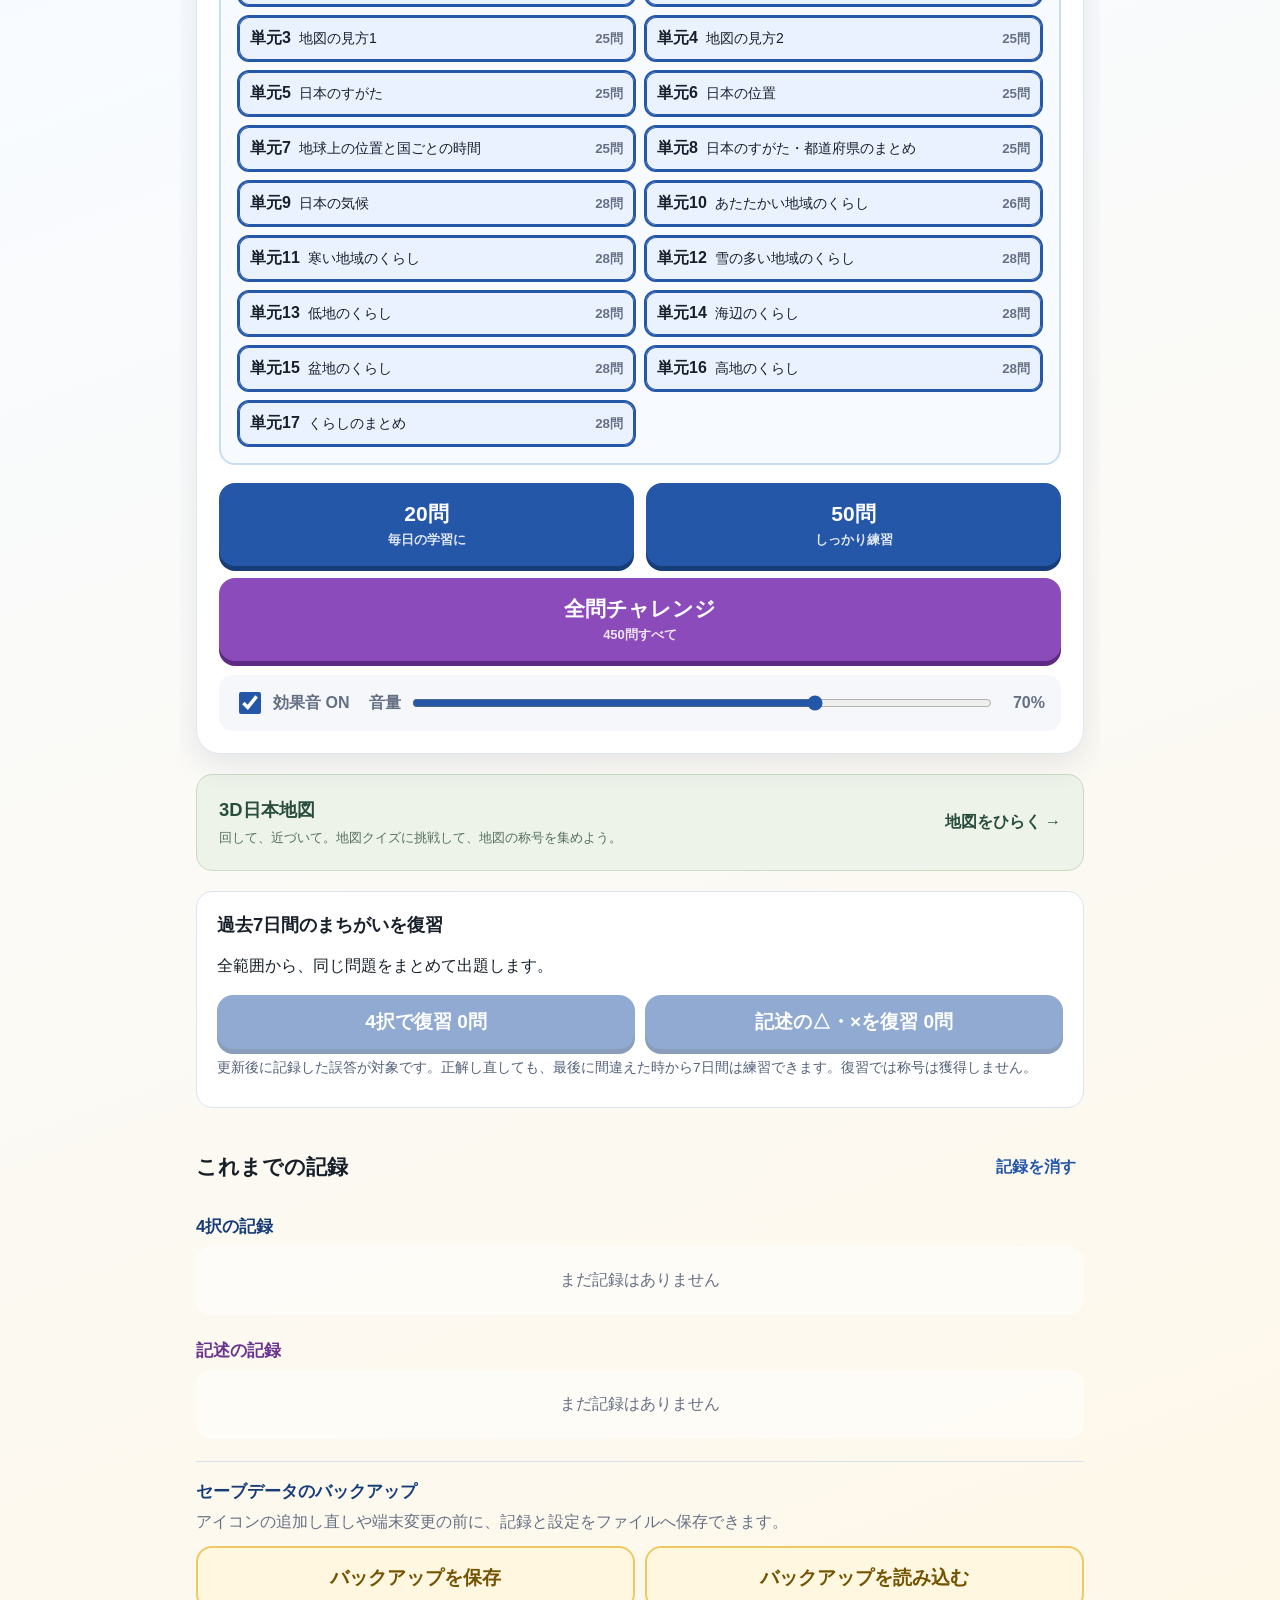
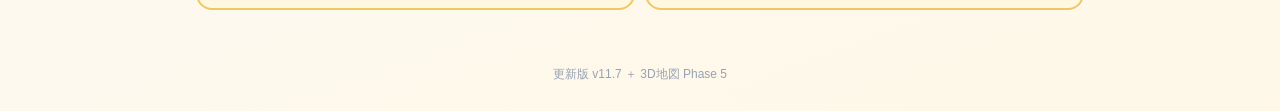
==== commit bb3f2f20: "Audit all question diagrams and render exact data charts for v11.7" ====
--- a/index.html
+++ b/index.html
@@ -5,7 +5,7 @@
   <meta name="viewport" content="width=device-width,initial-scale=1,viewport-fit=cover">
   <title>社会マスター</title>
   <link rel="manifest" href="./manifest.webmanifest">
-  <link rel="stylesheet" href="./styles.css?v=20261006-v11-6-r1">
+  <link rel="stylesheet" href="./styles.css?v=20261006-v11-7-r1">
   <link rel="stylesheet" href="./map3d/entry.css">
   <link rel="stylesheet" href="./map3d/question-links.css">
   <meta name="theme-color" content="#2457a7">
@@ -125,7 +125,7 @@
           <p id="backup-status" class="backup-status" role="status" aria-live="polite"></p>
         </div>
       </section>
-      <p class="app-version">更新版 v11.6 ＋ 3D地図 Phase 5</p>
+      <p class="app-version">更新版 v11.7 ＋ 3D地図 Phase 5</p>
     </section>
     <section id="quiz-screen" class="screen hidden" aria-live="polite">
       <div class="quiz-card">
@@ -184,7 +184,7 @@
   </main>
   <dialog id="figure-zoom-dialog" aria-label="図の拡大"><button id="figure-zoom-close" type="button">閉じる</button><img id="figure-zoom-image" alt=""></dialog>
   <dialog id="map-learning-dialog" aria-labelledby="map-learning-title"><header class="map-learning-header"><h2 id="map-learning-title">地図で場所を探す</h2><button id="map-learning-close" type="button">元の問題へ戻る</button></header><p id="map-learning-status" role="status"></p><iframe id="map-learning-frame" title="関連する場所の3D地図練習" hidden></iframe></dialog>
-  <script src="./questions.js?v=20260920-v11-2"></script><script src="./lower-questions.js?v=20261006-v11-6-r1"></script><script src="./lower-later-questions.js?v=20261006-v11-6-r1"></script><script src="./lower-reading-questions.js?v=20261006-v11-6-r1"></script><script src="./question-diagrams.js?v=20261006-v11-6-r1"></script><script src="./weekly-review.js?v=20260920-v11-2"></script><script src="./countdown.js?v=20260926-v11-3-r1"></script><script src="./app.js?v=20261006-v11-6-r1"></script>
+  <script src="./questions.js?v=20260920-v11-2"></script><script src="./lower-questions.js?v=20261006-v11-7-r1"></script><script src="./lower-later-questions.js?v=20261006-v11-7-r1"></script><script src="./lower-reading-questions.js?v=20261006-v11-7-r1"></script><script src="./question-diagrams.js?v=20261006-v11-7-r1"></script><script src="./weekly-review.js?v=20260920-v11-2"></script><script src="./countdown.js?v=20260926-v11-3-r1"></script><script src="./app.js?v=20261006-v11-7-r1"></script>
   <script>if("serviceWorker" in navigator){let reloading=false;navigator.serviceWorker.addEventListener("controllerchange",()=>{if(reloading)return;reloading=true;location.reload()});window.addEventListener("load",()=>navigator.serviceWorker.register("./sw.js",{updateViaCache:"none"}).then(registration=>registration.update()).catch(console.error))}</script>
 <script type="module" src="./map3d/quiz-home.mjs"></script>
 <script type="module" src="./map3d/question-links.mjs"></script>
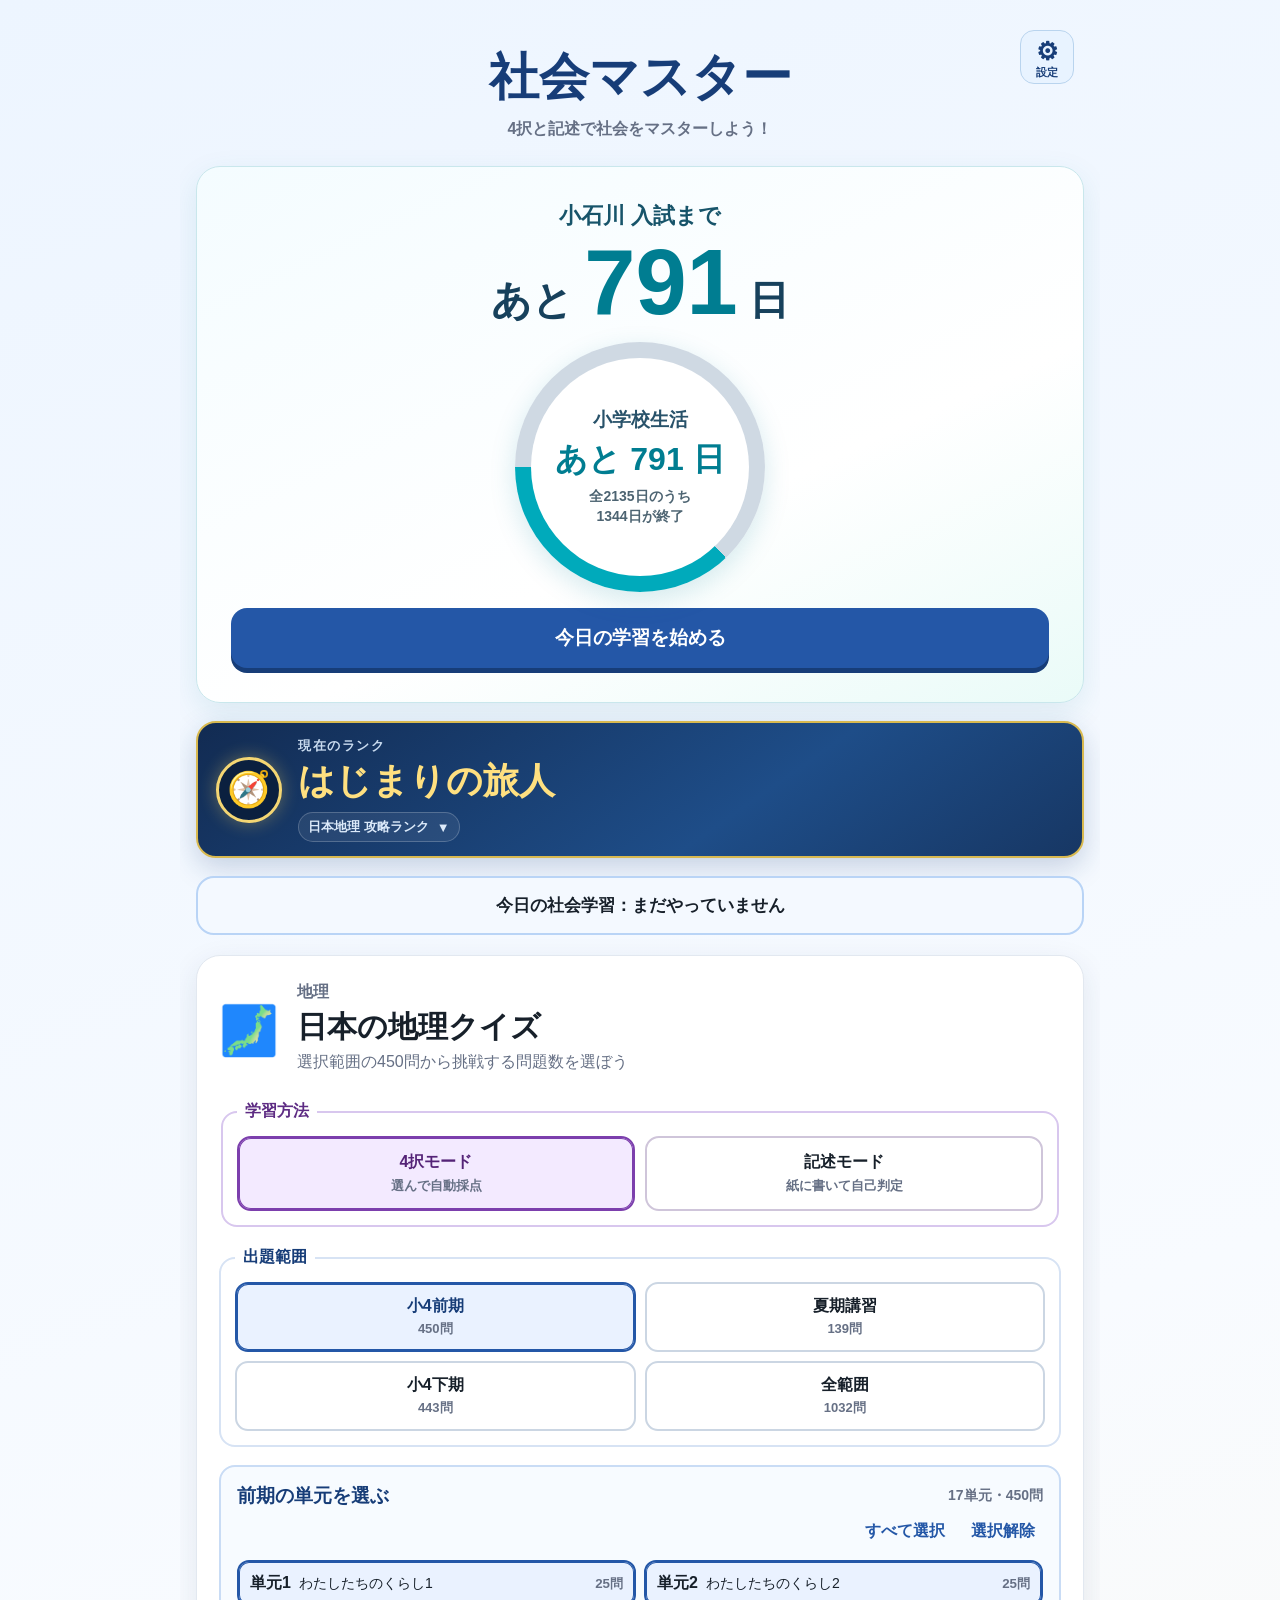
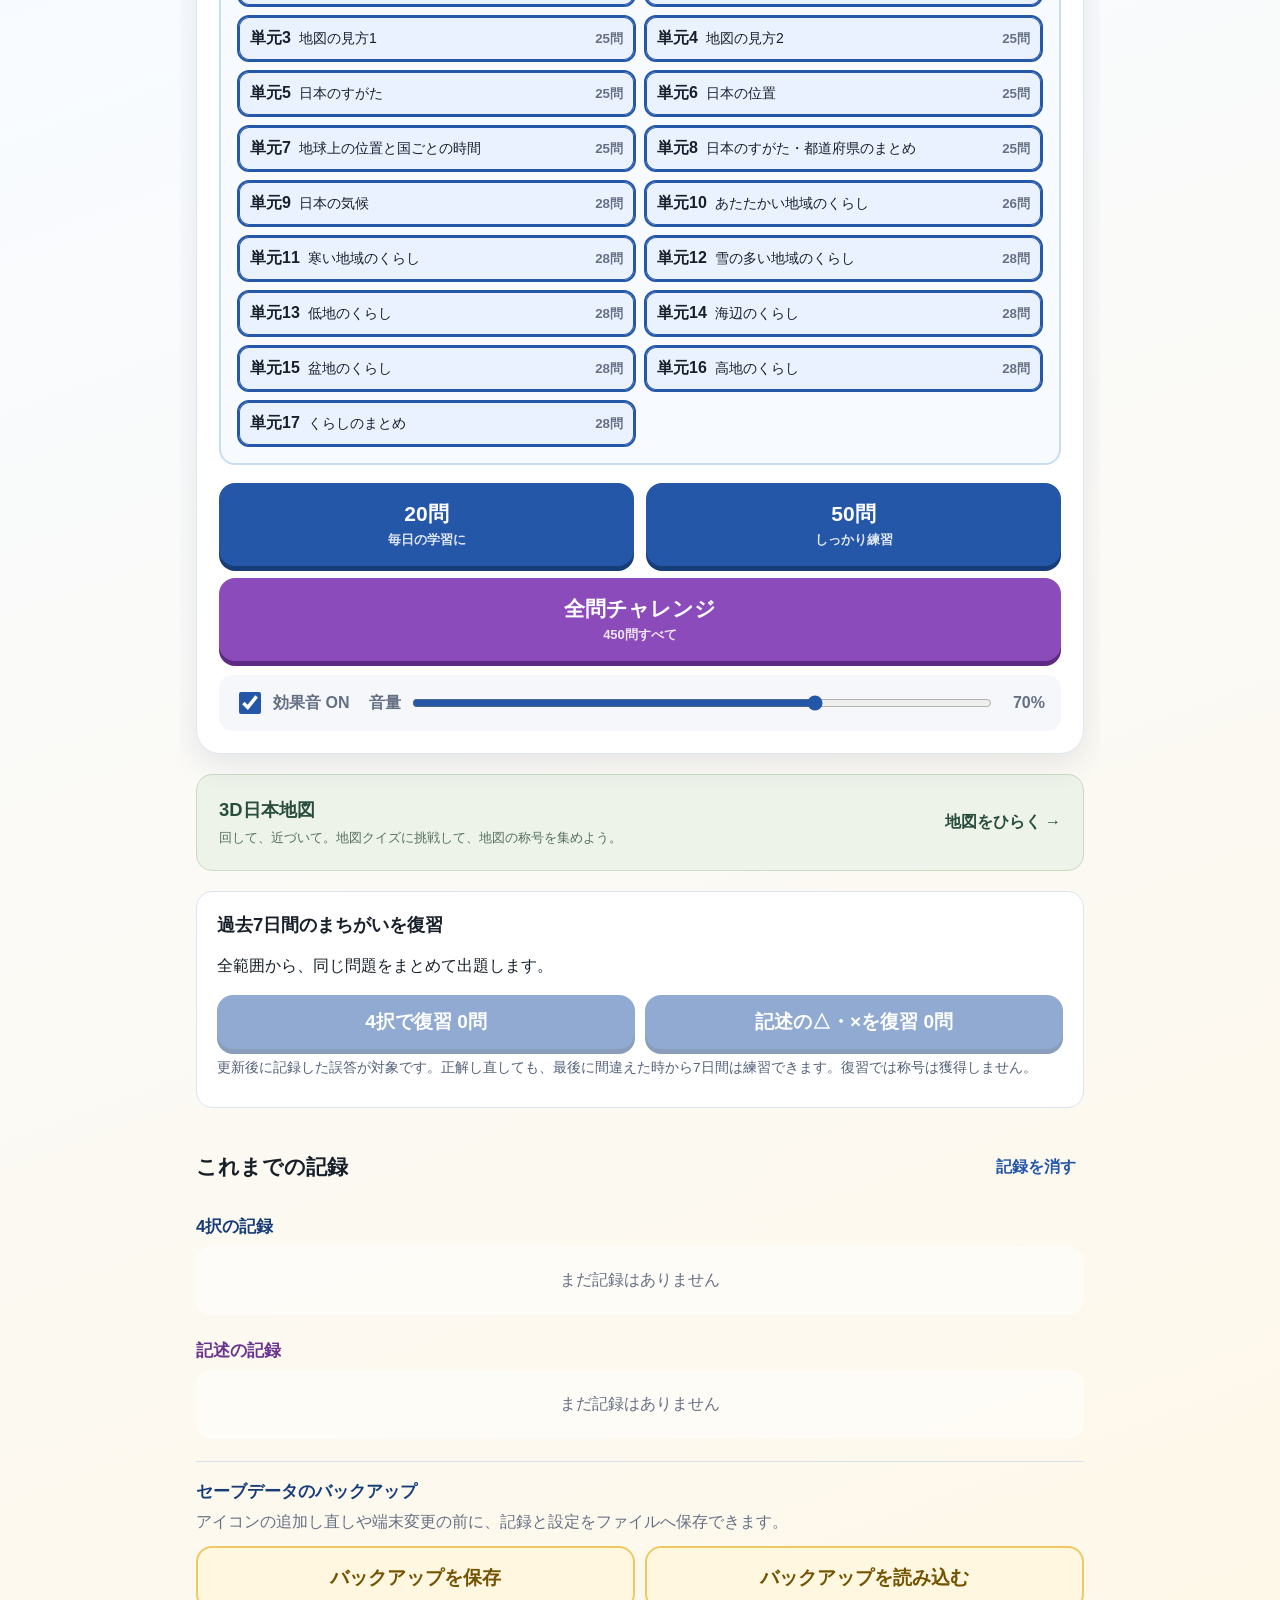
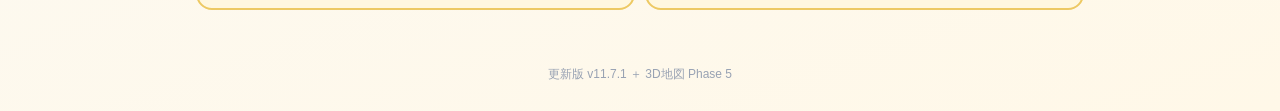
==== commit bee87626: "Stabilize countdown layout dimensions for iPad in v11.7.1" ====
--- a/index.html
+++ b/index.html
@@ -5,7 +5,7 @@
   <meta name="viewport" content="width=device-width,initial-scale=1,viewport-fit=cover">
   <title>社会マスター</title>
   <link rel="manifest" href="./manifest.webmanifest">
-  <link rel="stylesheet" href="./styles.css?v=20261006-v11-7-r1">
+  <link rel="stylesheet" href="./styles.css?v=20261016-v11-7-1-r1">
   <link rel="stylesheet" href="./map3d/entry.css">
   <link rel="stylesheet" href="./map3d/question-links.css">
   <meta name="theme-color" content="#2457a7">
@@ -125,7 +125,7 @@
           <p id="backup-status" class="backup-status" role="status" aria-live="polite"></p>
         </div>
       </section>
-      <p class="app-version">更新版 v11.7 ＋ 3D地図 Phase 5</p>
+      <p class="app-version">更新版 v11.7.1 ＋ 3D地図 Phase 5</p>
     </section>
     <section id="quiz-screen" class="screen hidden" aria-live="polite">
       <div class="quiz-card">
--- a/styles.css
+++ b/styles.css
@@ -50,8 +50,9 @@
   font-weight: 700;
 }
 .countdown-card {
-  display: grid;
-  justify-items: center;
+  display: flex;
+  flex-direction: column;
+  align-items: center;
   gap: 10px;
   margin: 2px 0 18px;
   padding: clamp(20px, 5vw, 34px);
@@ -66,20 +67,26 @@
 .countdown-exam-value strong { color: #007d91; font-size: clamp(55px, 12vw, 92px); font-variant-numeric: tabular-nums; line-height: 1; }
 .countdown-ring {
   --elapsed-percent: 0%;
-  display: grid;
-  place-items: center;
-  width: min(250px, 68vw);
-  aspect-ratio: 1;
+  --ring-size: min(250px, 68vw);
+  /* Keep the circle's size independent of its text content in WebKit. */
+  position: relative;
+  flex: none;
+  width: var(--ring-size);
+  height: var(--ring-size);
   border-radius: 50%;
   background: conic-gradient(from -90deg, #cfd9e3 0 var(--elapsed-percent), #00aabb var(--elapsed-percent) 100%);
   box-shadow: 0 8px 26px #0c82992b;
 }
 .countdown-ring-core {
-  display: grid;
-  align-content: center;
+  position: absolute;
+  inset: 16px;
+  display: flex;
+  flex-direction: column;
+  align-items: center;
+  justify-content: center;
   gap: 5px;
-  width: calc(100% - 32px);
-  aspect-ratio: 1;
+  min-width: 0;
+  min-height: 0;
   border-radius: 50%;
   background: #fff;
   color: #28526a;
